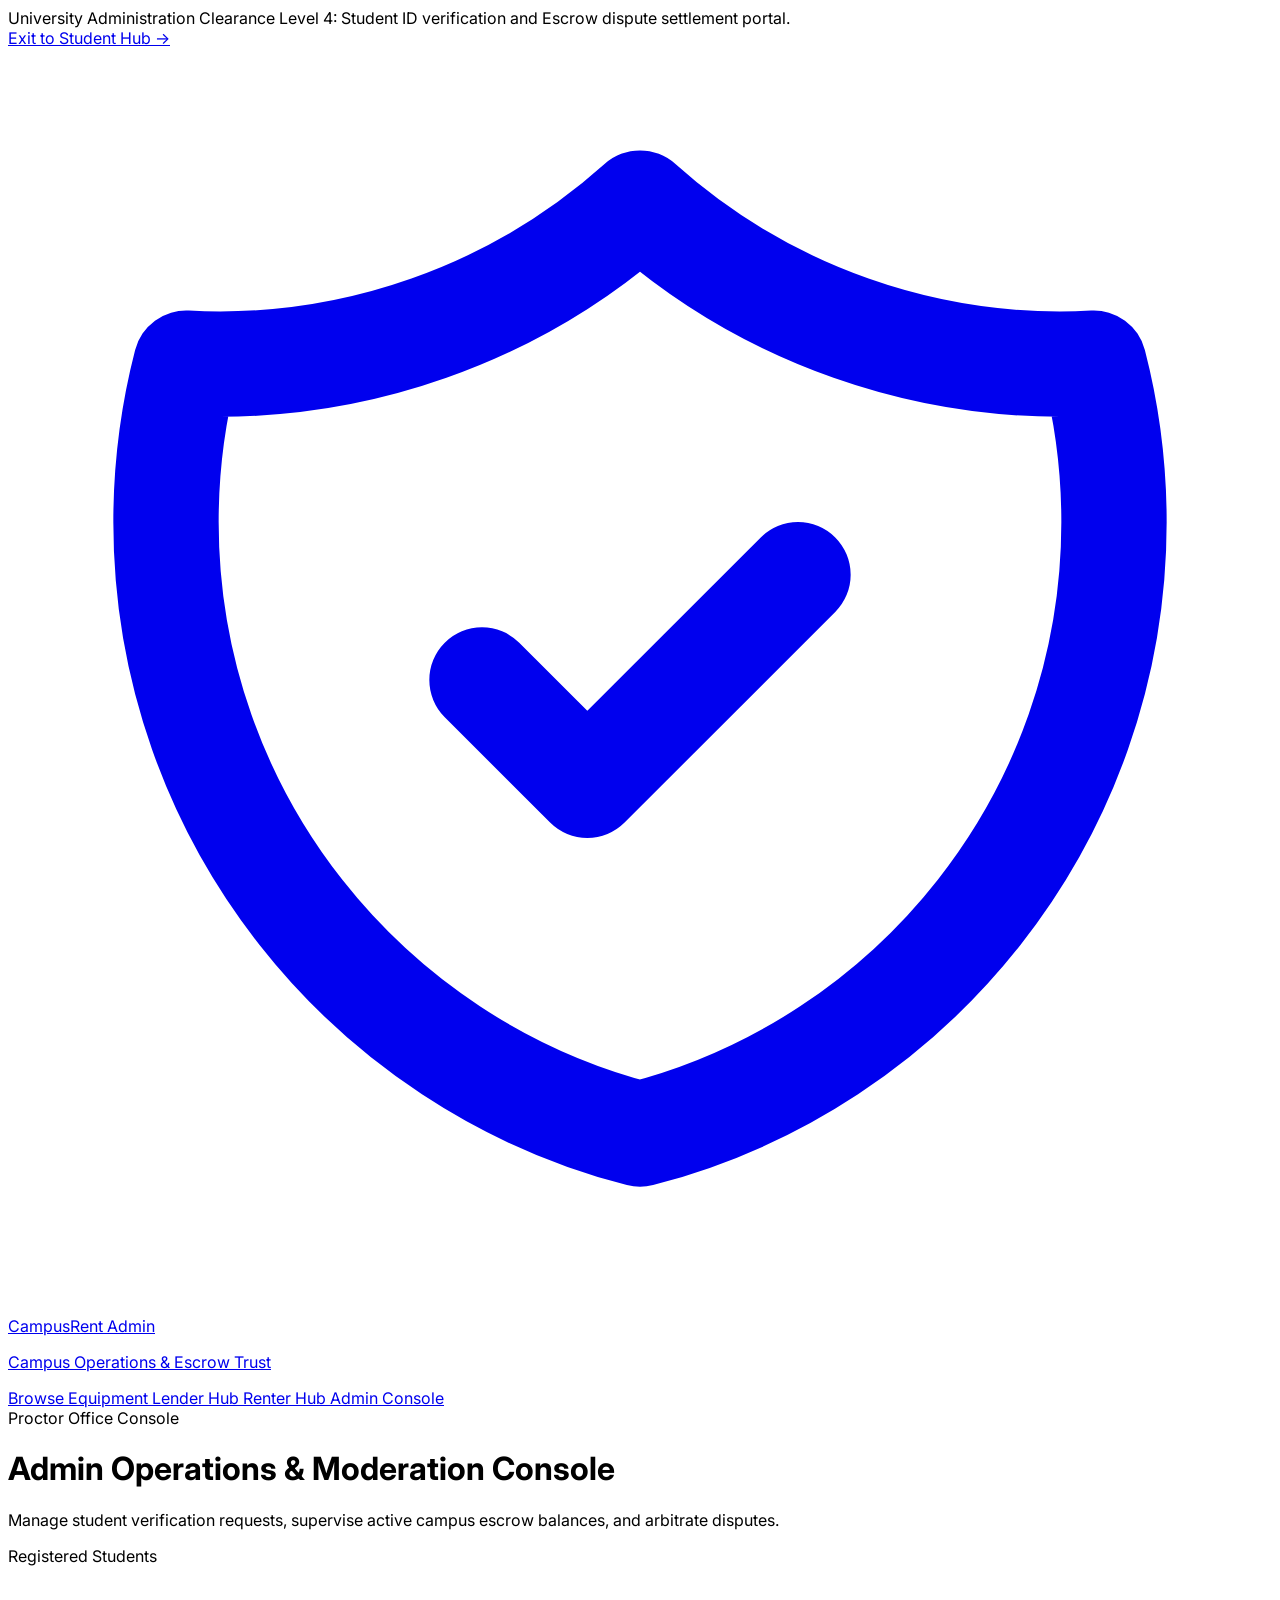
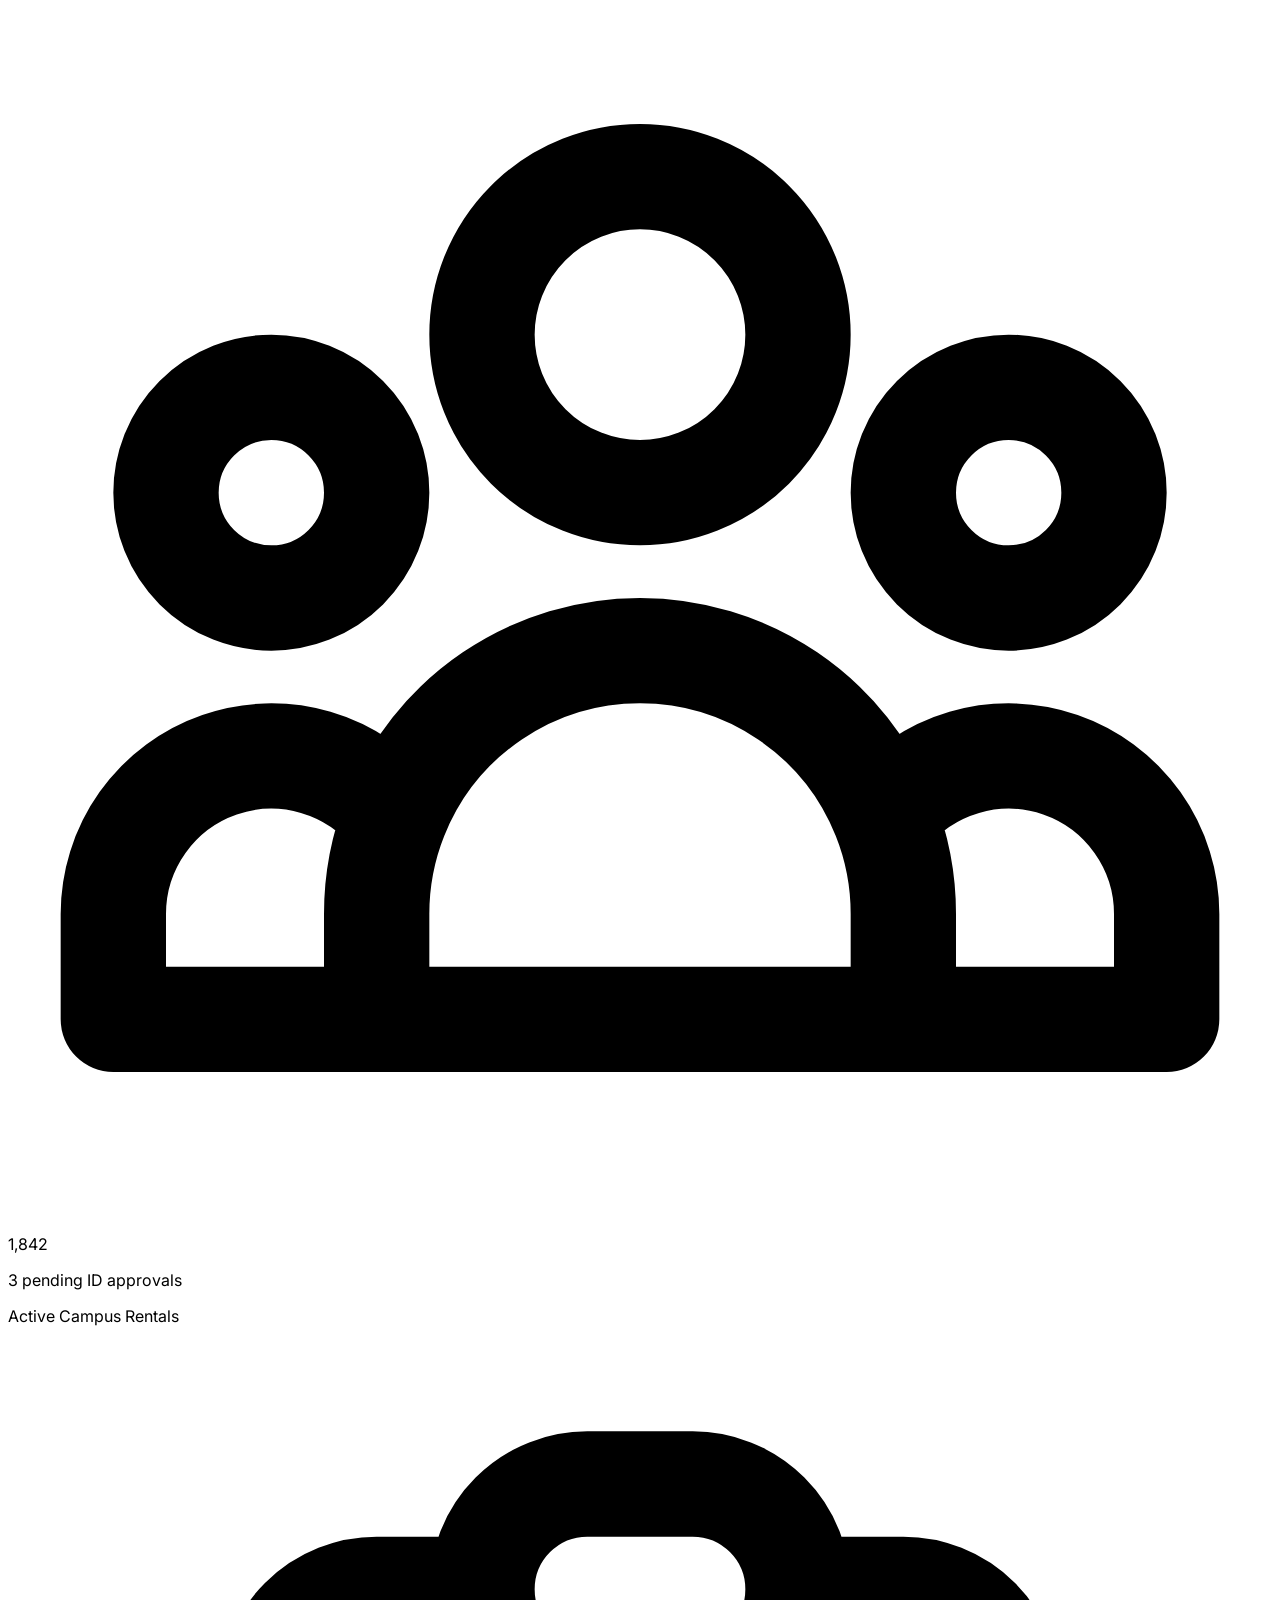
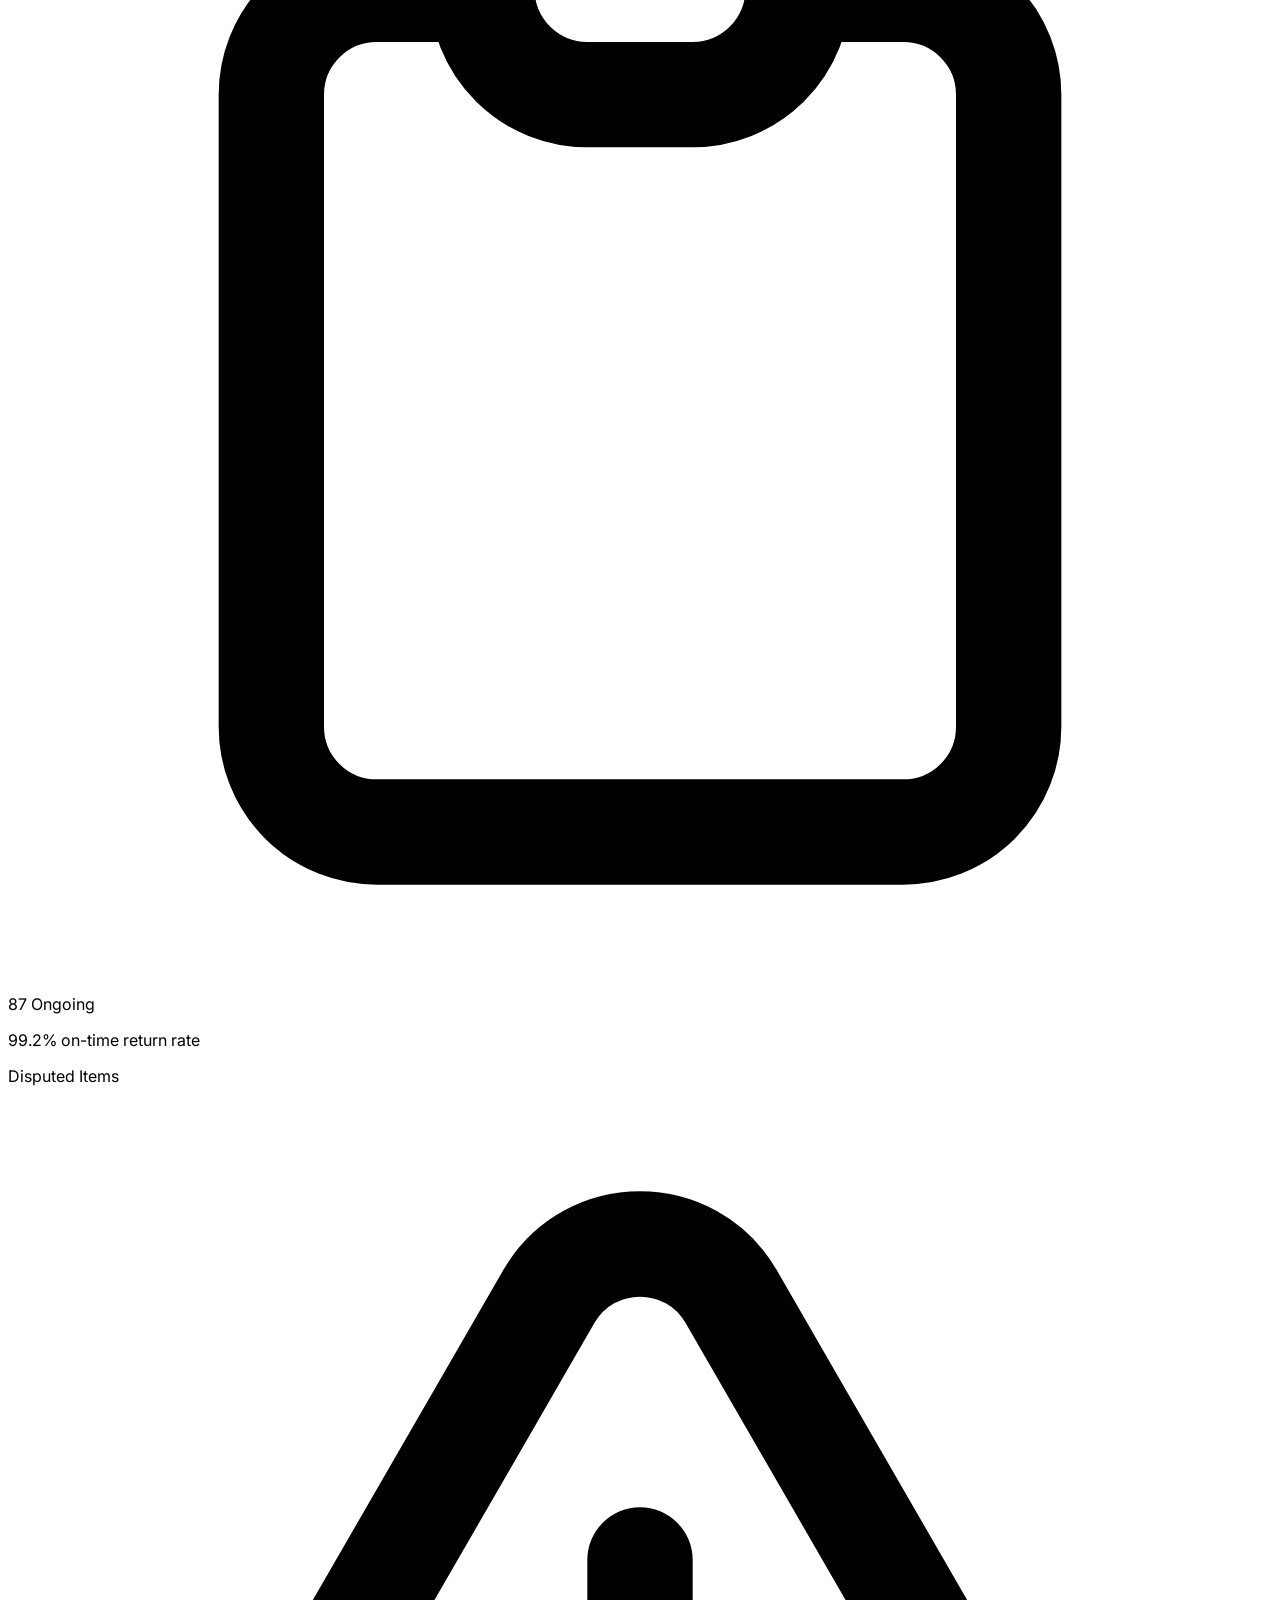
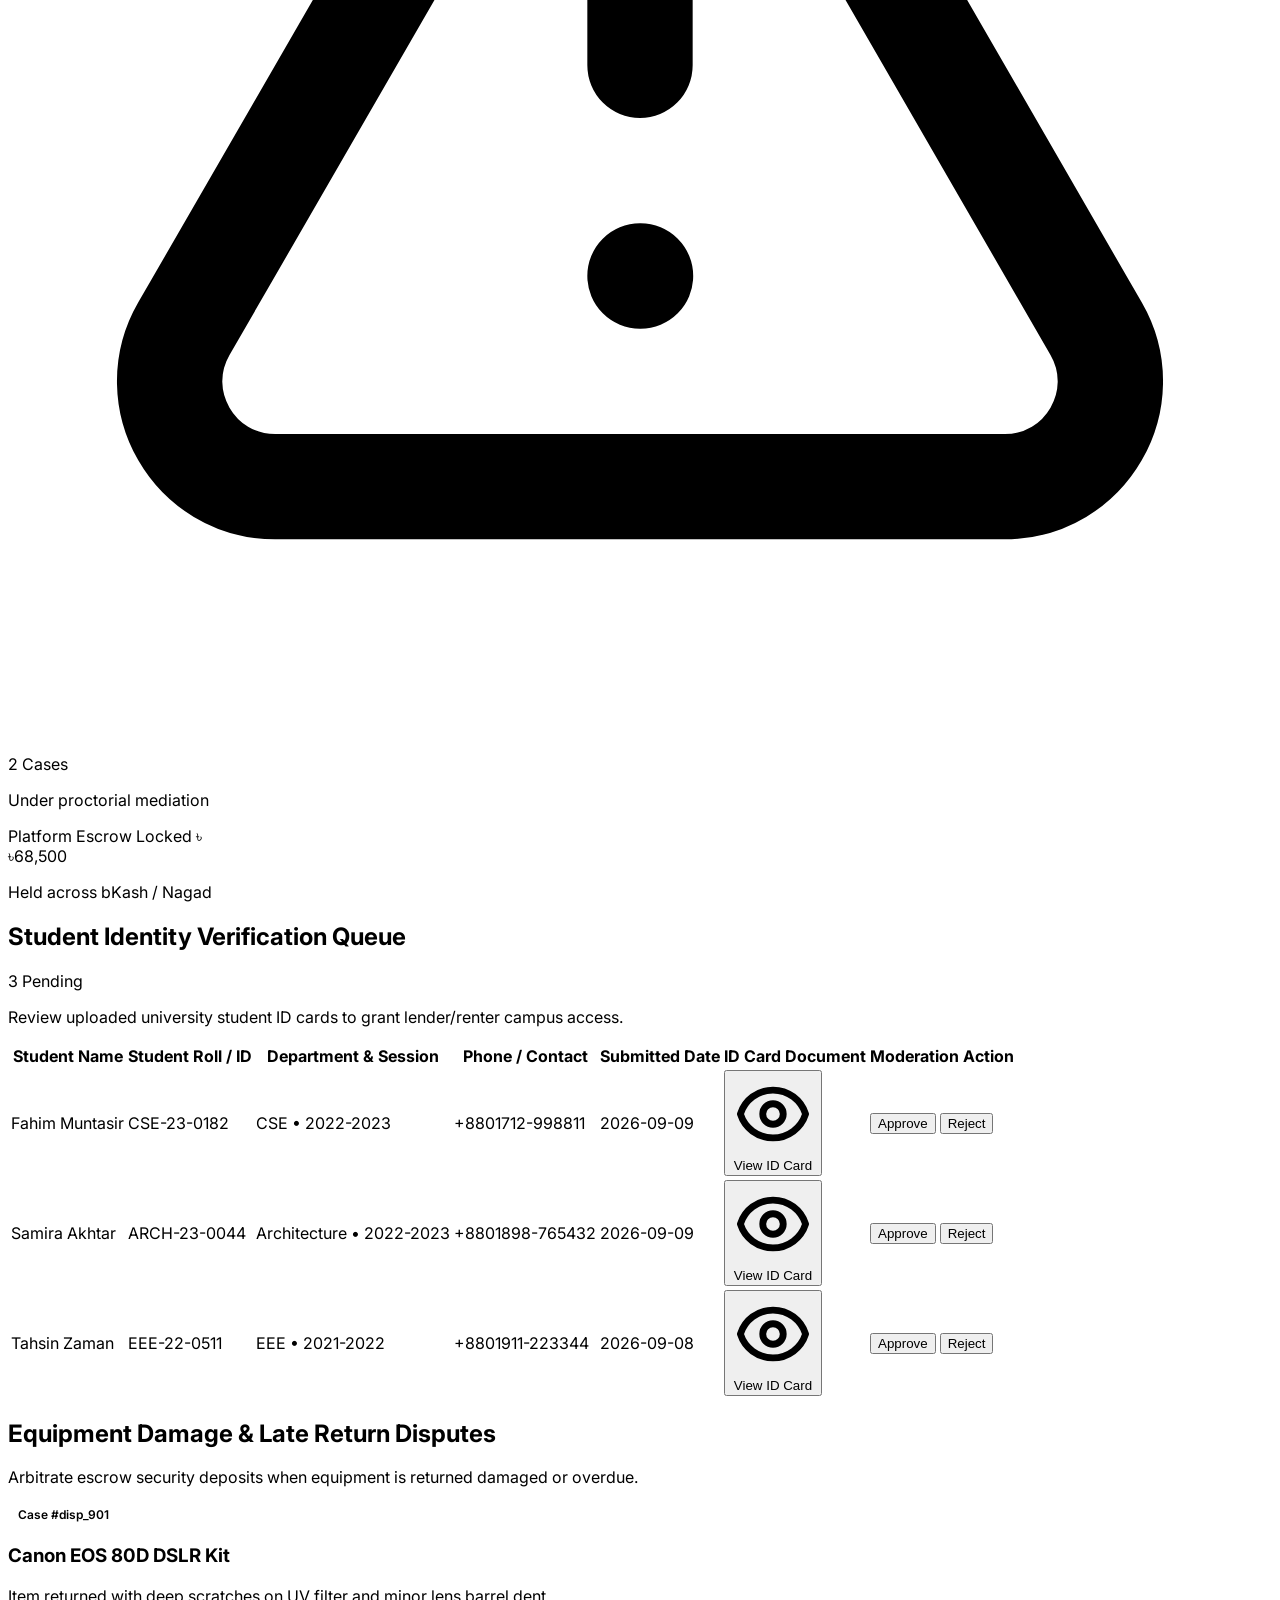
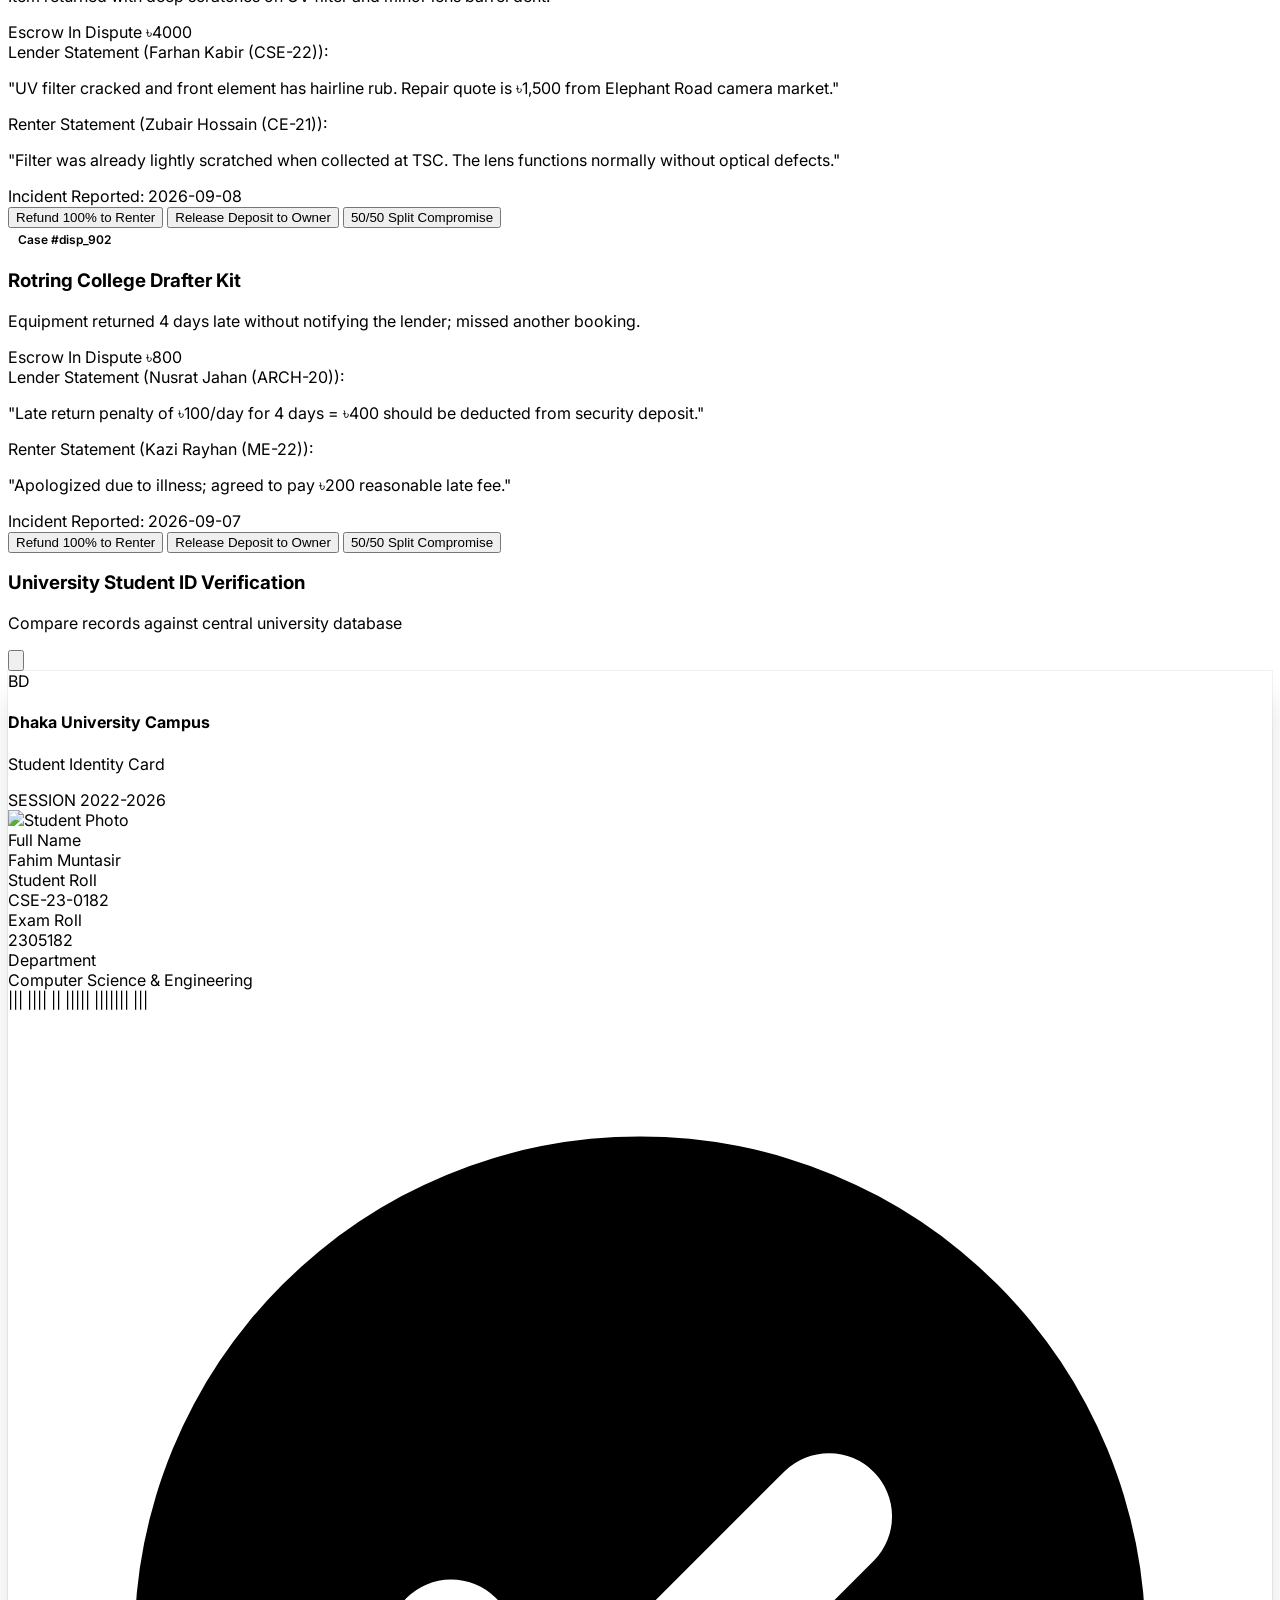
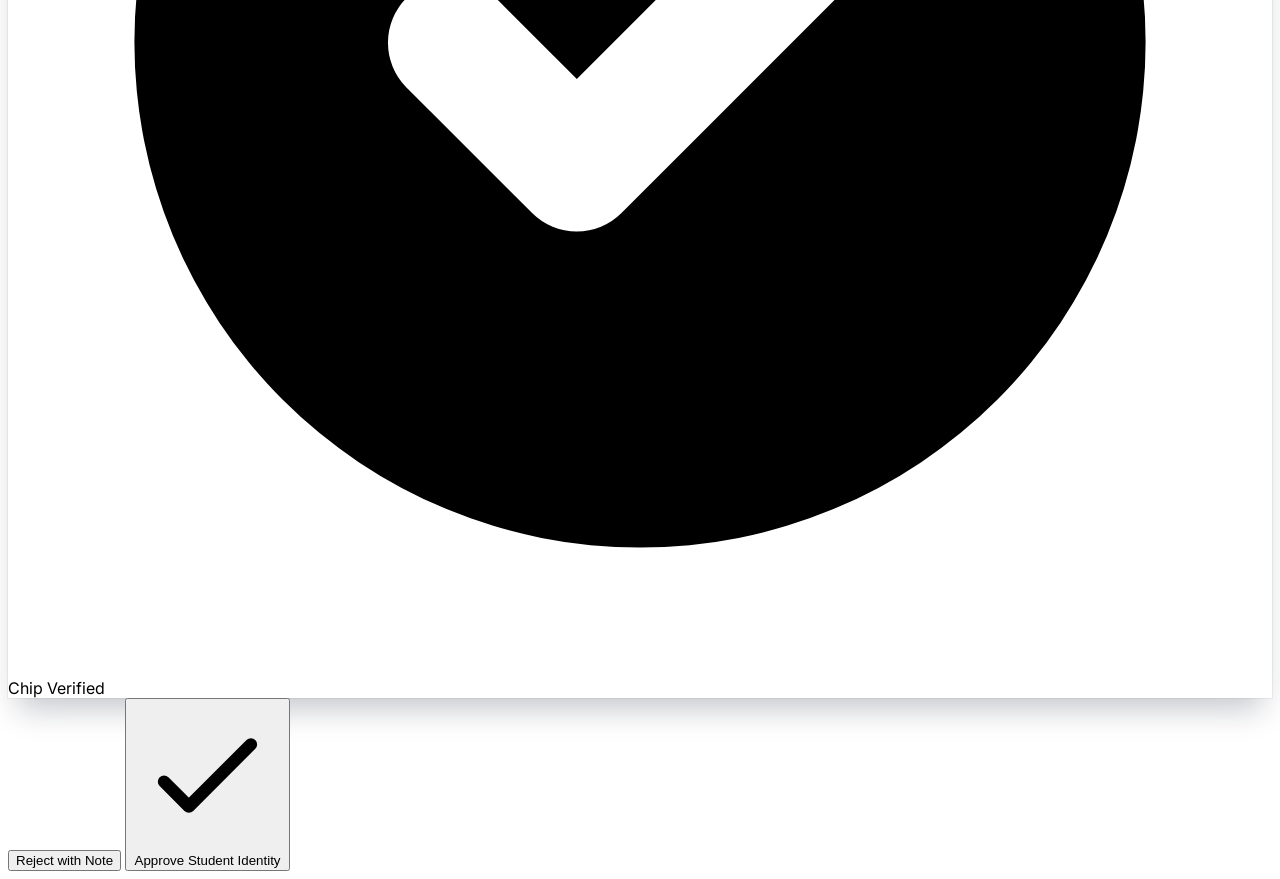
==== admin.html @ 8a9443ca "Upload project files" ====
<!DOCTYPE html>
<html lang="en" class="h-full bg-slate-50">
<head>
  <meta charset="UTF-8">
  <meta name="viewport" content="width=device-width, initial-scale=1.0">
  <title>Admin Operations Console - CampusRent Hub</title>
  
  <!-- Tailwind CSS CDN -->
  <script src="https://cdn.tailwindcss.com"></script>
  <script>
    tailwind.config = {
      darkMode: 'class',
      theme: {
        extend: {
          colors: {
            navy: {
              800: '#1e293b',
              900: '#0f172a',
              950: '#0a0f1d',
            },
            primary: {
              50: '#eff6ff',
              100: '#dbeafe',
              500: '#3b82f6',
              600: '#2563eb',
              700: '#1d4ed8',
              800: '#1e40af',
              900: '#1e3a8a',
            },
            bkash: '#e2136e',
            nagad: '#f7941d'
          },
          fontFamily: {
            sans: ['Inter', 'system-ui', '-apple-system', 'sans-serif'],
          }
        }
      }
    }
  </script>
  <link rel="preconnect" href="https://fonts.googleapis.com">
  <link rel="preconnect" href="https://fonts.gstatic.com" crossorigin>
  <link href="https://fonts.googleapis.com/css2?family=Inter:wght@300;400;500;600;700;800&display=swap" rel="stylesheet">
  <link rel="stylesheet" href="assets/css/style.css">
</head>
<body class="flex flex-col min-h-screen text-slate-800 antialiased selection:bg-blue-600 selection:text-white">

  <!-- Top Admin Notice Bar -->
  <div class="bg-navy-950 text-slate-300 text-xs py-2 px-4 border-b border-slate-800">
    <div class="max-w-7xl mx-auto flex flex-wrap justify-between items-center gap-2">
      <div class="flex items-center gap-2">
        <span class="inline-block w-2 h-2 rounded-full bg-amber-400"></span>
        <span class="font-medium text-slate-200">University Administration Clearance Level 4:</span> 
        <span>Student ID verification and Escrow dispute settlement portal.</span>
      </div>
      <div class="flex items-center gap-4 text-slate-400">
        <a href="index.html" class="hover:text-white transition-colors flex items-center gap-1">
          Exit to Student Hub &rarr;
        </a>
      </div>
    </div>
  </div>

  <!-- Global Header Navigation -->
  <header class="sticky top-0 z-40 bg-white/95 backdrop-blur-md border-b border-slate-200 shadow-sm">
    <div class="max-w-7xl mx-auto px-4 sm:px-6 lg:px-8">
      <div class="flex justify-between items-center h-16">
        
        <!-- Brand Logo -->
        <a href="index.html" class="flex items-center gap-3 group">
          <div class="w-10 h-10 rounded-xl bg-gradient-to-tr from-navy-900 to-amber-600 flex items-center justify-center text-white shadow-md shadow-amber-500/20 group-hover:scale-105 transition-transform">
            <svg class="w-6 h-6" fill="none" stroke="currentColor" viewBox="0 0 24 24"><path stroke-linecap="round" stroke-linejoin="round" stroke-width="2" d="M9 12l2 2 4-4m5.618-4.016A11.955 11.955 0 0112 2.944a11.955 11.955 0 01-8.618 3.04A12.02 12.02 0 003 9c0 5.591 3.824 10.29 9 11.622 5.176-1.332 9-6.03 9-11.622 0-1.042-.133-2.052-.382-3.016z"></path></svg>
          </div>
          <div>
            <div class="flex items-center gap-1.5">
              <span class="text-xl font-extrabold tracking-tight text-navy-900">CampusRent</span>
              <span class="text-xl font-bold text-amber-600">Admin</span>
            </div>
            <p class="text-[10px] text-slate-500 uppercase tracking-widest font-semibold">Campus Operations & Escrow Trust</p>
          </div>
        </a>

        <!-- Desktop Navigation Links -->
        <nav class="hidden md:flex items-center space-x-1 lg:space-x-2">
          <a href="index.html" class="px-3.5 py-2 text-sm font-medium text-slate-700 hover:text-primary-600 hover:bg-slate-100 rounded-lg transition-colors">
            Browse Equipment
          </a>
          <a href="owner-dashboard.html" class="px-3.5 py-2 text-sm font-medium text-slate-700 hover:text-primary-600 hover:bg-slate-100 rounded-lg transition-colors">
            Lender Hub
          </a>
          <a href="renter-dashboard.html" class="px-3.5 py-2 text-sm font-medium text-slate-700 hover:text-primary-600 hover:bg-slate-100 rounded-lg transition-colors">
            Renter Hub
          </a>
          <a href="admin.html" class="px-3.5 py-2 text-sm font-bold text-amber-700 rounded-lg bg-amber-50">
            Admin Console
          </a>
        </nav>

        <!-- Right Side Badge -->
        <div class="flex items-center gap-3">
          <span class="px-3 py-1 rounded-full bg-amber-100 text-amber-900 text-xs font-bold flex items-center gap-1.5">
            <span class="w-2 h-2 rounded-full bg-amber-500"></span>
            Proctor Office Console
          </span>
        </div>

      </div>
    </div>
  </header>

  <!-- Main Container -->
  <main class="flex-1 max-w-7xl mx-auto px-4 sm:px-6 lg:px-8 py-8 w-full">
    
    <!-- Title & Subtitle -->
    <div class="mb-8">
      <h1 class="text-2xl font-extrabold text-navy-900 tracking-tight">Admin Operations & Moderation Console</h1>
      <p class="text-sm text-slate-500 mt-0.5">Manage student verification requests, supervise active campus escrow balances, and arbitrate disputes.</p>
    </div>

    <!-- KPI Metric Counters -->
    <div class="grid grid-cols-1 sm:grid-cols-2 lg:grid-cols-4 gap-5 mb-8">
      
      <!-- Total Registered Students -->
      <div class="bg-white rounded-2xl border border-slate-200 p-5 shadow-sm">
        <div class="flex items-center justify-between">
          <span class="text-xs font-bold text-slate-500 uppercase tracking-wider">Registered Students</span>
          <span class="w-9 h-9 rounded-xl bg-blue-50 text-primary-600 flex items-center justify-center font-bold">
            <svg class="w-5 h-5" fill="none" stroke="currentColor" viewBox="0 0 24 24"><path stroke-linecap="round" stroke-linejoin="round" stroke-width="2" d="M17 20h5v-2a3 3 0 00-5.356-1.857M17 20H7m10 0v-2c0-.656-.126-1.283-.356-1.857M7 20H2v-2a3 3 0 015.356-1.857M7 20v-2c0-.656.126-1.283.356-1.857m0 0a5.002 5.002 0 019.288 0M15 7a3 3 0 11-6 0 3 3 0 016 0zm6 3a2 2 0 11-4 0 2 2 0 014 0zM7 10a2 2 0 11-4 0 2 2 0 014 0z"></path></svg>
          </span>
        </div>
        <div class="mt-3">
          <div class="text-2xl font-extrabold text-navy-900">1,842</div>
          <p class="text-xs text-slate-500 mt-0.5">3 pending ID approvals</p>
        </div>
      </div>

      <!-- Active Rentals -->
      <div class="bg-white rounded-2xl border border-slate-200 p-5 shadow-sm">
        <div class="flex items-center justify-between">
          <span class="text-xs font-bold text-slate-500 uppercase tracking-wider">Active Campus Rentals</span>
          <span class="w-9 h-9 rounded-xl bg-emerald-50 text-emerald-600 flex items-center justify-center font-bold">
            <svg class="w-5 h-5" fill="none" stroke="currentColor" viewBox="0 0 24 24"><path stroke-linecap="round" stroke-linejoin="round" stroke-width="2" d="M9 5H7a2 2 0 00-2 2v12a2 2 0 002 2h10a2 2 0 002-2V7a2 2 0 00-2-2h-2M9 5a2 2 0 002 2h2a2 2 0 002-2M9 5a2 2 0 012-2h2a2 2 0 012 2"></path></svg>
          </span>
        </div>
        <div class="mt-3">
          <div class="text-2xl font-extrabold text-navy-900">87 Ongoing</div>
          <p class="text-xs text-emerald-600 font-semibold mt-0.5">99.2% on-time return rate</p>
        </div>
      </div>

      <!-- Disputed Items -->
      <div class="bg-white rounded-2xl border border-slate-200 p-5 shadow-sm">
        <div class="flex items-center justify-between">
          <span class="text-xs font-bold text-slate-500 uppercase tracking-wider">Disputed Items</span>
          <span class="w-9 h-9 rounded-xl bg-red-50 text-red-600 flex items-center justify-center font-bold">
            <svg class="w-5 h-5" fill="none" stroke="currentColor" viewBox="0 0 24 24"><path stroke-linecap="round" stroke-linejoin="round" stroke-width="2" d="M12 9v2m0 4h.01m-6.938 4h13.856c1.54 0 2.502-1.667 1.732-3L13.732 4c-.77-1.333-2.694-1.333-3.464 0L3.34 16c-.77 1.333.192 3 1.732 3z"></path></svg>
          </span>
        </div>
        <div class="mt-3">
          <div class="text-2xl font-extrabold text-navy-900">2 Cases</div>
          <p class="text-xs text-red-600 font-semibold mt-0.5">Under proctorial mediation</p>
        </div>
      </div>

      <!-- Platform Escrow Locked -->
      <div class="bg-white rounded-2xl border border-slate-200 p-5 shadow-sm">
        <div class="flex items-center justify-between">
          <span class="text-xs font-bold text-slate-500 uppercase tracking-wider">Platform Escrow Locked</span>
          <span class="w-9 h-9 rounded-xl bg-purple-50 text-purple-600 flex items-center justify-center font-bold">
            ৳
          </span>
        </div>
        <div class="mt-3">
          <div class="text-2xl font-extrabold text-navy-900">৳68,500</div>
          <p class="text-xs text-slate-500 mt-0.5">Held across bKash / Nagad</p>
        </div>
      </div>

    </div>

    <!-- Section 1: Student Verification Queue -->
    <div class="bg-white rounded-2xl border border-slate-200 shadow-sm overflow-hidden mb-10">
      
      <div class="p-6 border-b border-slate-200 flex flex-col sm:flex-row justify-between items-start sm:items-center gap-4">
        <div>
          <div class="flex items-center gap-2">
            <h2 class="text-lg font-bold text-navy-900">Student Identity Verification Queue</h2>
            <span id="queue-badge-count" class="px-2 py-0.5 bg-blue-100 text-primary-800 text-[10px] font-bold rounded-full">3 Pending</span>
          </div>
          <p class="text-xs text-slate-500 mt-0.5">Review uploaded university student ID cards to grant lender/renter campus access.</p>
        </div>
      </div>

      <div class="overflow-x-auto">
        <table class="w-full text-left text-xs text-slate-600">
          <thead class="bg-slate-50 text-slate-500 uppercase tracking-wider font-bold border-b border-slate-200">
            <tr>
              <th class="py-3 px-4">Student Name</th>
              <th class="py-3 px-4">Student Roll / ID</th>
              <th class="py-3 px-4">Department & Session</th>
              <th class="py-3 px-4">Phone / Contact</th>
              <th class="py-3 px-4">Submitted Date</th>
              <th class="py-3 px-4">ID Card Document</th>
              <th class="py-3 px-4 text-right">Moderation Action</th>
            </tr>
          </thead>
          <tbody id="student-verification-tbody" class="divide-y divide-slate-100">
            <!-- Injected via JS -->
          </tbody>
        </table>
      </div>

    </div>

    <!-- Section 2: Listing Moderation & Dispute Resolution Table -->
    <div class="bg-white rounded-2xl border border-slate-200 shadow-sm overflow-hidden mb-10">
      
      <div class="p-6 border-b border-slate-200">
        <h2 class="text-lg font-bold text-navy-900">Equipment Damage & Late Return Disputes</h2>
        <p class="text-xs text-slate-500 mt-0.5">Arbitrate escrow security deposits when equipment is returned damaged or overdue.</p>
      </div>

      <div class="p-6 space-y-6" id="disputes-container">
        <!-- Injected via JavaScript -->
      </div>

    </div>

  </main>

  <!-- Student ID Card Preview Modal -->
  <div id="id-card-preview-modal" class="modal-container hidden fixed inset-0 z-50 flex items-center justify-center p-4">
    <div class="modal-backdrop fixed inset-0 bg-navy-950/80 backdrop-blur-sm"></div>
    
    <div class="relative bg-white rounded-2xl shadow-2xl max-w-lg w-full overflow-hidden z-10 border border-slate-200">
      
      <!-- Modal Header -->
      <div class="bg-navy-900 p-4 text-white flex justify-between items-center">
        <div>
          <h3 class="font-bold text-sm">University Student ID Verification</h3>
          <p class="text-[11px] text-slate-300">Compare records against central university database</p>
        </div>
        <button data-modal-close class="text-slate-400 hover:text-white transition-colors">
          <svg class="w-5 h-5" fill="none" stroke="currentColor" viewBox="0 0 24 24"><path stroke-linecap="round" stroke-linejoin="round" stroke-width="2" d="M6 18L18 6M6 6l12 12"></path></svg>
        </button>
      </div>

      <!-- High Fidelity Bangladeshi University ID Card Mockup -->
      <div class="p-6 bg-slate-100">
        
        <div class="bg-gradient-to-b from-white via-white to-blue-50/50 rounded-2xl p-5 border-2 border-navy-900/20 id-card-shadow relative overflow-hidden">
          
          <!-- Top Header Strip -->
          <div class="flex items-center justify-between border-b-2 border-primary-600 pb-3 mb-4">
            <div class="flex items-center gap-2">
              <div class="w-8 h-8 rounded-full bg-navy-900 text-white flex items-center justify-center font-extrabold text-xs">
                BD
              </div>
              <div>
                <h4 class="font-extrabold text-xs tracking-tight text-navy-900 uppercase">Dhaka University Campus</h4>
                <p class="text-[9px] text-slate-500 font-semibold tracking-wider uppercase">Student Identity Card</p>
              </div>
            </div>
            <span class="text-[10px] font-mono font-bold bg-blue-100 text-primary-800 px-2 py-0.5 rounded">SESSION 2022-2026</span>
          </div>

          <!-- Student Photo & Details Grid -->
          <div class="flex gap-4 items-start">
            <div class="w-24 h-28 bg-slate-200 rounded-xl overflow-hidden border border-slate-300 shrink-0">
              <img id="modal-id-photo" src="https://images.unsplash.com/photo-1534528741775-53994a69daeb?w=200&auto=format&fit=crop&q=80" alt="Student Photo" class="w-full h-full object-cover">
            </div>

            <div class="flex-1 space-y-1 text-xs">
              <div>
                <span class="text-[10px] text-slate-400 uppercase font-bold">Full Name</span>
                <div id="modal-id-name" class="font-extrabold text-navy-900 text-sm">Fahim Muntasir</div>
              </div>
              <div class="grid grid-cols-2 gap-2">
                <div>
                  <span class="text-[10px] text-slate-400 uppercase font-bold">Student Roll</span>
                  <div id="modal-id-roll" class="font-bold text-slate-800 font-mono">CSE-23-0182</div>
                </div>
                <div>
                  <span class="text-[10px] text-slate-400 uppercase font-bold">Exam Roll</span>
                  <div id="modal-id-exam-roll" class="font-bold text-slate-800 font-mono">2305182</div>
                </div>
              </div>
              <div>
                <span class="text-[10px] text-slate-400 uppercase font-bold">Department</span>
                <div id="modal-id-dept" class="font-semibold text-slate-700">Computer Science & Engineering</div>
              </div>
            </div>
          </div>

          <!-- Bottom Security Barcode & Hologram -->
          <div class="mt-4 pt-3 border-t border-slate-200 flex justify-between items-center">
            <div class="font-mono text-[10px] tracking-widest text-slate-400">||| |||| || ||||| ||||||| |||</div>
            <div class="text-[10px] font-bold text-emerald-600 flex items-center gap-1">
              <svg class="w-3 h-3 text-emerald-500" fill="currentColor" viewBox="0 0 20 20"><path fill-rule="evenodd" d="M10 18a8 8 0 100-16 8 8 0 000 16zm3.707-9.293a1 1 0 00-1.414-1.414L9 10.586 7.707 9.293a1 1 0 00-1.414 1.414l2 2a1 1 0 001.414 0l4-4z" clip-rule="evenodd"></path></svg>
              <span>Chip Verified</span>
            </div>
          </div>

        </div>

      </div>

      <!-- Modal Action Buttons -->
      <div class="p-4 bg-white border-t border-slate-200 flex justify-end gap-2">
        <button id="btn-modal-reject" class="py-2 px-4 rounded-xl bg-slate-100 hover:bg-red-50 text-red-600 font-bold text-xs transition-colors">
          Reject with Note
        </button>
        <button id="btn-modal-approve" class="py-2 px-5 rounded-xl bg-emerald-600 hover:bg-emerald-700 text-white font-bold text-xs shadow-md transition-all flex items-center gap-1.5">
          <svg class="w-4 h-4" fill="none" stroke="currentColor" viewBox="0 0 24 24"><path stroke-linecap="round" stroke-linejoin="round" stroke-width="2" d="M5 13l4 4L19 7"></path></svg>
          <span>Approve Student Identity</span>
        </button>
      </div>

    </div>
  </div>

  <!-- Scripts -->
  <script src="assets/js/mock-data.js"></script>
  <script src="assets/js/app.js"></script>
  <script src="assets/js/forms-handler.js"></script>

  <script>
    let activeVerifStudent = null;

    document.addEventListener('DOMContentLoaded', () => {
      renderVerificationQueue();
      renderDisputes();
    });

    function renderVerificationQueue() {
      const data = CampusRentData.get();
      const tbody = document.getElementById('student-verification-tbody');
      const badgeCount = document.getElementById('queue-badge-count');
      if (!tbody) return;

      tbody.innerHTML = '';

      const pending = data.verificationQueue;
      if (badgeCount) badgeCount.textContent = `${pending.length} Pending`;

      if (pending.length === 0) {
        tbody.innerHTML = `<tr><td colspan="7" class="text-center py-8 text-slate-400">No pending student verification requests.</td></tr>`;
        return;
      }

      pending.forEach(st => {
        const tr = document.createElement('tr');
        tr.id = `row-${st.id}`;
        tr.className = 'hover:bg-slate-50 transition-colors';
        tr.innerHTML = `
          <td class="py-3 px-4 font-bold text-navy-900 text-xs">${st.name}</td>
          <td class="py-3 px-4 font-mono font-semibold text-primary-700 text-xs">${st.studentId}</td>
          <td class="py-3 px-4 text-slate-700 text-xs">${st.department} &bull; <span class="text-[10px] text-slate-400">${st.session}</span></td>
          <td class="py-3 px-4 font-medium text-slate-600 text-xs">${st.phone}</td>
          <td class="py-3 px-4 text-slate-500 text-xs">${st.submittedDate}</td>
          <td class="py-3 px-4">
            <button onclick="openIdModal('${st.id}')" class="inline-flex items-center gap-1.5 px-2.5 py-1 rounded-lg bg-blue-50 hover:bg-blue-100 text-primary-700 font-bold text-[11px] transition-colors">
              <svg class="w-3.5 h-3.5" fill="none" stroke="currentColor" viewBox="0 0 24 24"><path stroke-linecap="round" stroke-linejoin="round" stroke-width="2" d="M15 12a3 3 0 11-6 0 3 3 0 016 0z"></path><path stroke-linecap="round" stroke-linejoin="round" stroke-width="2" d="M2.458 12C3.732 7.943 7.523 5 12 5c4.478 0 8.268 2.943 9.542 7-1.274 4.057-5.064 7-9.542 7-4.477 0-8.268-2.943-9.542-7z"></path></svg>
              <span>View ID Card</span>
            </button>
          </td>
          <td class="py-3 px-4 text-right">
            <div class="flex items-center justify-end gap-1.5">
              <button onclick="approveStudent('${st.id}')" class="px-2.5 py-1 bg-emerald-600 hover:bg-emerald-700 text-white font-bold rounded-lg text-xs shadow-sm transition-colors">
                Approve
              </button>
              <button onclick="rejectStudent('${st.id}')" class="px-2 py-1 bg-slate-200 hover:bg-red-100 text-slate-700 hover:text-red-700 font-semibold rounded-lg text-xs transition-colors">
                Reject
              </button>
            </div>
          </td>
        `;
        tbody.appendChild(tr);
      });
    }

    function openIdModal(studentId) {
      const data = CampusRentData.get();
      activeVerifStudent = data.verificationQueue.find(s => s.id === studentId);
      if (!activeVerifStudent) return;

      document.getElementById('modal-id-name').textContent = activeVerifStudent.name;
      document.getElementById('modal-id-roll').textContent = activeVerifStudent.studentId;
      document.getElementById('modal-id-exam-roll').textContent = activeVerifStudent.rollNo;
      document.getElementById('modal-id-dept').textContent = activeVerifStudent.department;

      const btnApprove = document.getElementById('btn-modal-approve');
      const btnReject = document.getElementById('btn-modal-reject');

      btnApprove.onclick = () => {
        approveStudent(activeVerifStudent.id);
        App.closeModal('id-card-preview-modal');
      };

      btnReject.onclick = () => {
        rejectStudent(activeVerifStudent.id);
        App.closeModal('id-card-preview-modal');
      };

      App.openModal('id-card-preview-modal');
    }

    function approveStudent(studentId) {
      const data = CampusRentData.get();
      const st = data.verificationQueue.find(s => s.id === studentId);
      if (st) {
        data.verificationQueue = data.verificationQueue.filter(s => s.id !== studentId);
        CampusRentData.save(data);
        renderVerificationQueue();
        App.showToast(`Student ${st.name} (${st.studentId}) approved with Verified Badge!`, 'success');
      }
    }

    function rejectStudent(studentId) {
      const data = CampusRentData.get();
      data.verificationQueue = data.verificationQueue.filter(s => s.id !== studentId);
      CampusRentData.save(data);
      renderVerificationQueue();
      App.showToast('Student ID rejected. Notification sent for re-submission.', 'warning');
    }

    function renderDisputes() {
      const data = CampusRentData.get();
      const container = document.getElementById('disputes-container');
      if (!container) return;

      container.innerHTML = '';

      data.disputes.forEach(disp => {
        const card = document.createElement('div');
        card.className = 'border border-slate-200 rounded-2xl p-5 bg-slate-50 space-y-4';
        card.innerHTML = `
          <div class="flex flex-col sm:flex-row justify-between items-start sm:items-center gap-2">
            <div>
              <div class="flex items-center gap-2">
                <span class="badge-status bg-red-100 text-red-800">Case #${disp.id}</span>
                <h3 class="font-bold text-navy-900 text-sm sm:text-base">${disp.itemTitle}</h3>
              </div>
              <p class="text-xs text-slate-500 mt-0.5 font-medium">${disp.reason}</p>
            </div>
            <div class="text-right">
              <span class="text-[10px] text-slate-400 block font-bold uppercase">Escrow In Dispute</span>
              <span class="text-lg font-extrabold text-navy-900 font-mono">৳${disp.disputedAmount}</span>
            </div>
          </div>

          <div class="grid grid-cols-1 md:grid-cols-2 gap-3 text-xs">
            <div class="bg-white p-3 rounded-xl border border-slate-200 space-y-1">
              <span class="font-bold text-navy-900 flex items-center gap-1.5">
                <span class="w-2 h-2 rounded-full bg-blue-600"></span>
                Lender Statement (${disp.lender}):
              </span>
              <p class="text-slate-600 italic">"${disp.lenderClaim}"</p>
            </div>

            <div class="bg-white p-3 rounded-xl border border-slate-200 space-y-1">
              <span class="font-bold text-navy-900 flex items-center gap-1.5">
                <span class="w-2 h-2 rounded-full bg-emerald-600"></span>
                Renter Statement (${disp.renter}):
              </span>
              <p class="text-slate-600 italic">"${disp.renterClaim}"</p>
            </div>
          </div>

          <div class="pt-2 border-t border-slate-200 flex flex-wrap justify-between items-center gap-3">
            <span class="text-[11px] text-slate-500">Incident Reported: ${disp.date}</span>
            <div class="flex flex-wrap gap-2">
              <button onclick="resolveDispute('${disp.id}', 'refund_renter')" class="py-1.5 px-3 bg-emerald-600 hover:bg-emerald-700 text-white font-bold rounded-lg text-xs transition-colors">
                Refund 100% to Renter
              </button>
              <button onclick="resolveDispute('${disp.id}', 'release_owner')" class="py-1.5 px-3 bg-navy-900 hover:bg-navy-800 text-white font-bold rounded-lg text-xs transition-colors">
                Release Deposit to Owner
              </button>
              <button onclick="resolveDispute('${disp.id}', 'split_compromise')" class="py-1.5 px-3 bg-amber-600 hover:bg-amber-700 text-white font-bold rounded-lg text-xs transition-colors">
                50/50 Split Compromise
              </button>
            </div>
          </div>
        `;
        container.appendChild(card);
      });
    }

    function resolveDispute(dispId, actionType) {
      const data = CampusRentData.get();
      data.disputes = data.disputes.filter(d => d.id !== dispId);
      CampusRentData.save(data);
      renderDisputes();

      if (actionType === 'refund_renter') {
        App.showToast(`Dispute #${dispId} settled: 100% escrow refunded to Renter's bKash.`, 'success');
      } else if (actionType === 'release_owner') {
        App.showToast(`Dispute #${dispId} settled: Deposit released to Owner for damage compensation.`, 'success');
      } else {
        App.showToast(`Dispute #${dispId} settled: 50% deposit released to owner, 50% refunded to renter.`, 'info');
      }
    }
  </script>
</body>
</html>
---- assets/css/style.css ----
/* ==========================================================================
   Campus Equipment Exchange & Rental Hub ("CampusRent Hub")
   Tailored for Bangladeshi University Campuses
   ========================================================================== */

:root {
  --primary-navy: #0f172a;
  --royal-blue: #1e3a8a;
  --accent-blue: #2563eb;
  --emerald-accent: #059669;
  --amber-accent: #d97706;
  --bkash-pink: #e2136e;
  --nagad-orange: #f7941d;
}

body {
  font-family: 'Inter', -apple-system, BlinkMacSystemFont, 'Segoe UI', Roboto, Oxygen, Ubuntu, Cantarell, sans-serif;
  -webkit-font-smoothing: antialiased;
  -moz-osx-font-smoothing: grayscale;
}

/* Custom scrollbar */
::-webkit-scrollbar {
  width: 8px;
  height: 8px;
}
::-webkit-scrollbar-track {
  background: #f1f5f9;
}
::-webkit-scrollbar-thumb {
  background: #cbd5e1;
  border-radius: 4px;
}
::-webkit-scrollbar-thumb:hover {
  background: #94a3b8;
}

/* Glassmorphism & Elevation */
.glass-nav {
  background: rgba(15, 23, 42, 0.95);
  backdrop-filter: blur(12px);
  -webkit-backdrop-filter: blur(12px);
}

.glass-card {
  background: rgba(255, 255, 255, 0.9);
  backdrop-filter: blur(8px);
}

.card-hover {
  transition: all 0.25s cubic-bezier(0.16, 1, 0.3, 1);
}
.card-hover:hover {
  transform: translateY(-4px);
  box-shadow: 0 14px 28px -6px rgba(15, 23, 42, 0.12), 0 8px 12px -4px rgba(15, 23, 42, 0.08);
}

/* Secret Handover Code Box Pulse */
@keyframes tokenGlow {
  0%, 100% {
    box-shadow: 0 0 0 0 rgba(37, 99, 235, 0.4);
  }
  50% {
    box-shadow: 0 0 0 8px rgba(37, 99, 235, 0);
  }
}

.token-box {
  animation: tokenGlow 2.5s infinite;
  letter-spacing: 0.25em;
  font-family: 'Courier New', Courier, monospace;
}

/* Toast Notification animations */
.toast-enter {
  transform: translateY(100%);
  opacity: 0;
  transition: all 0.3s cubic-bezier(0.16, 1, 0.3, 1);
}
.toast-visible {
  transform: translateY(0);
  opacity: 1;
}
.toast-exit {
  transform: translateY(-20px);
  opacity: 0;
  transition: all 0.2s ease-in;
}

/* Realistic ID Card Mockup */
.id-card-shadow {
  box-shadow: 0 20px 30px -10px rgba(15, 23, 42, 0.25), 0 0 0 1px rgba(15, 23, 42, 0.05);
}

/* Badge Styles */
.badge-status {
  display: inline-flex;
  align-items: center;
  gap: 0.375rem;
  padding: 0.2rem 0.65rem;
  font-size: 0.75rem;
  font-weight: 600;
  border-radius: 9999px;
  line-height: 1.25;
}

/* Tab Active Indicator */
.tab-btn.active {
  color: #1e3a8a;
  border-bottom: 2px solid #2563eb;
  font-weight: 600;
}
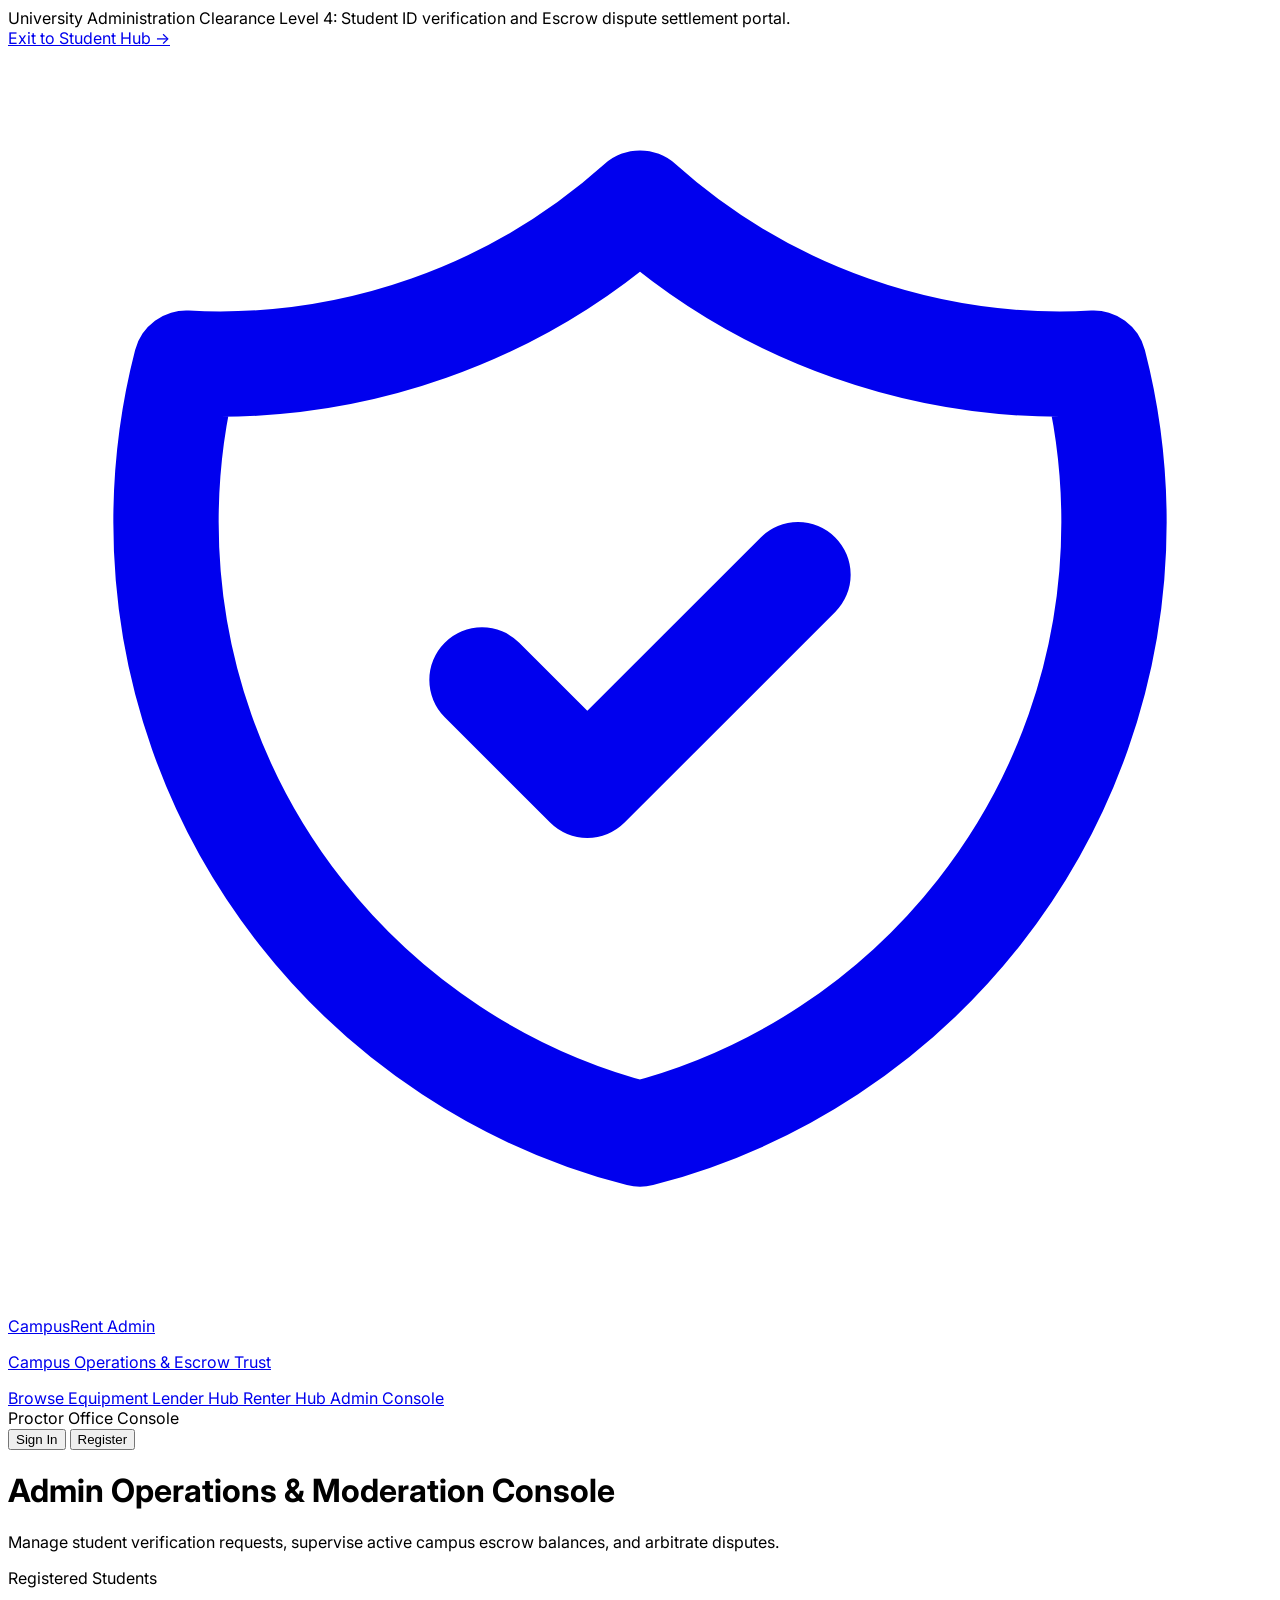
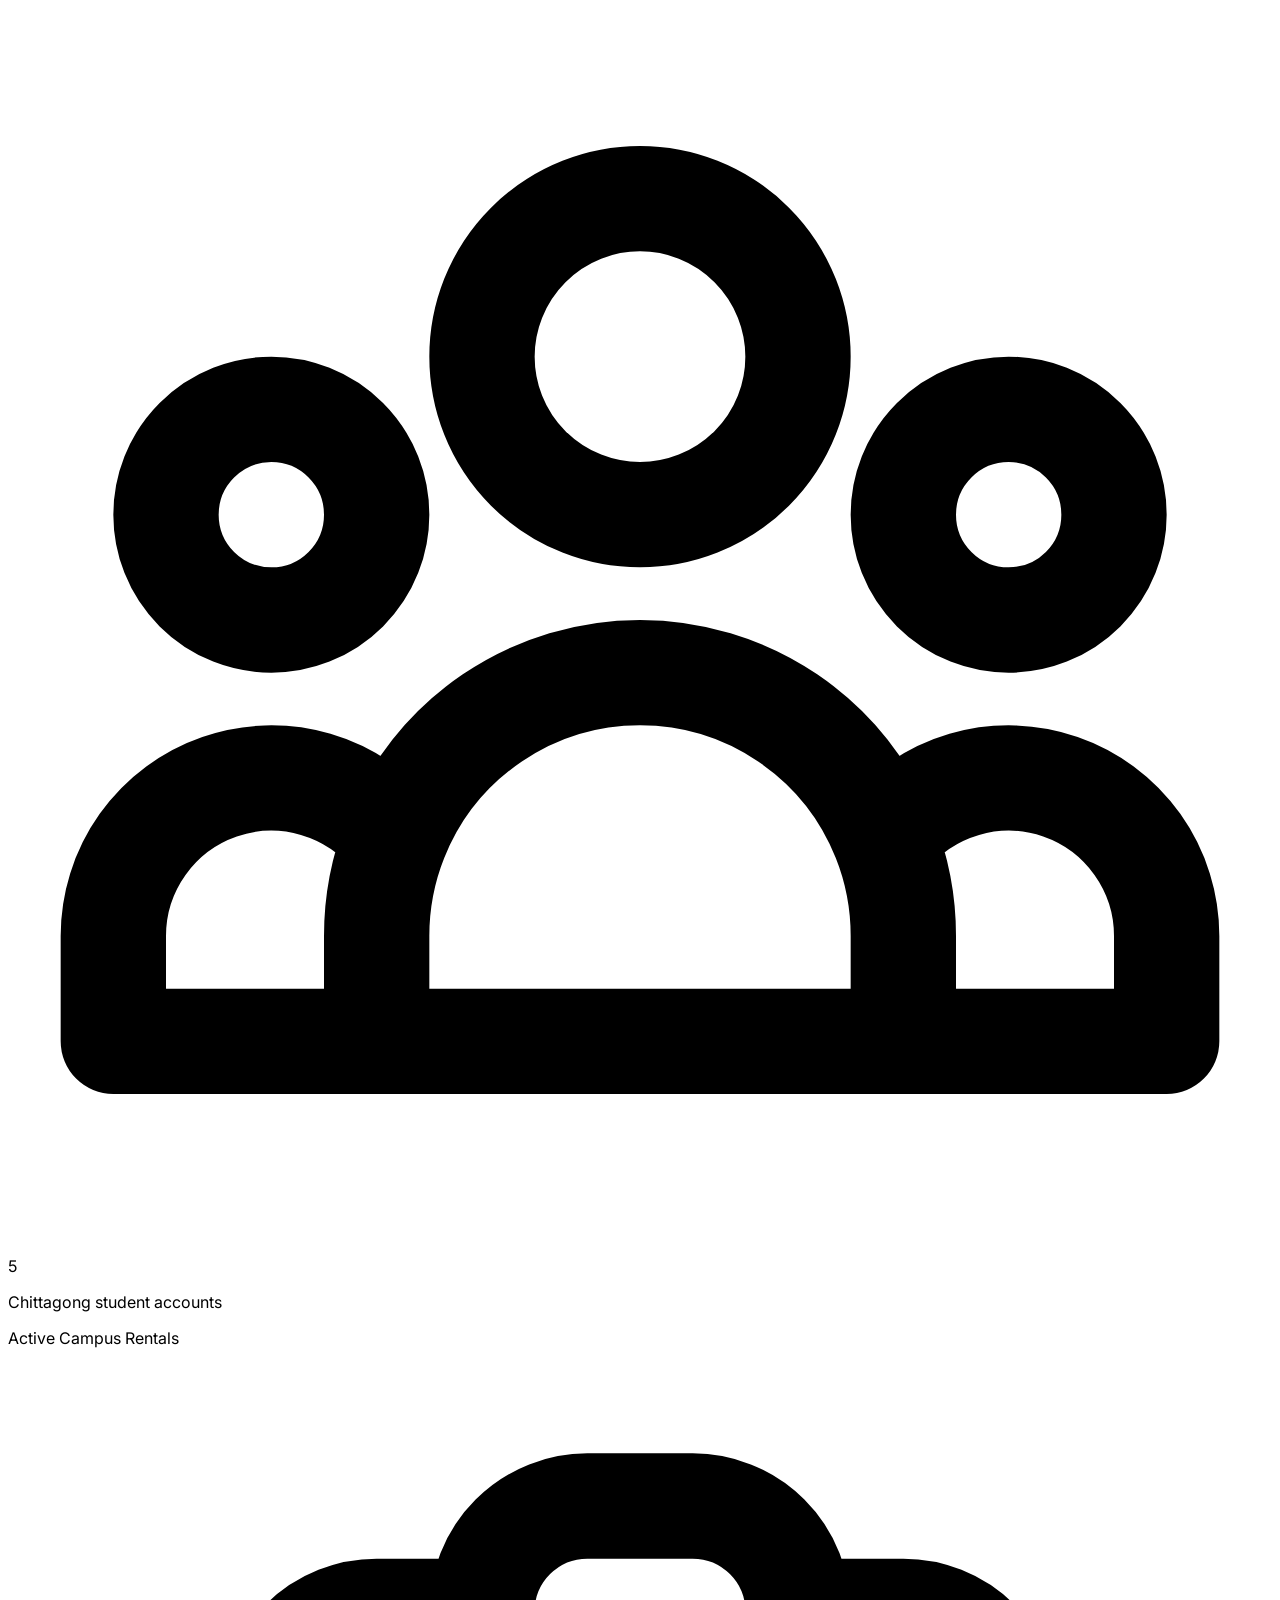
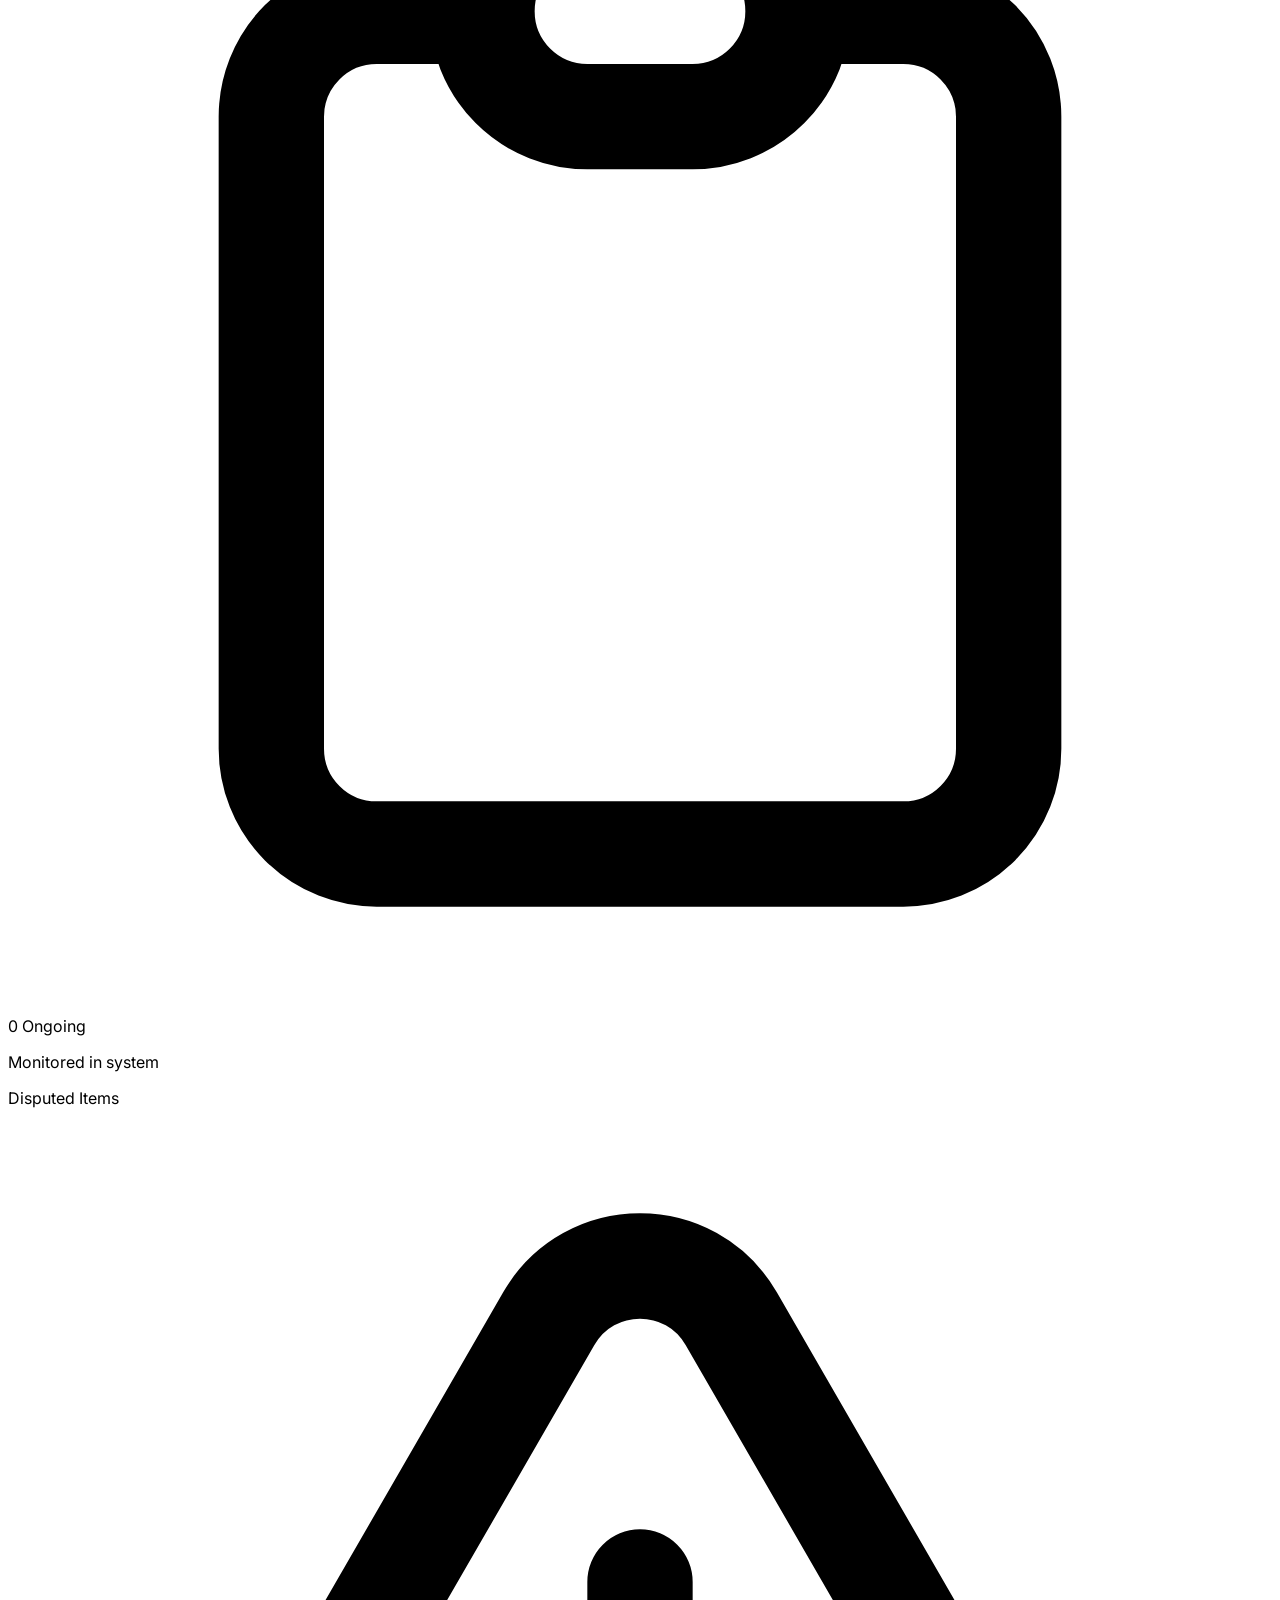
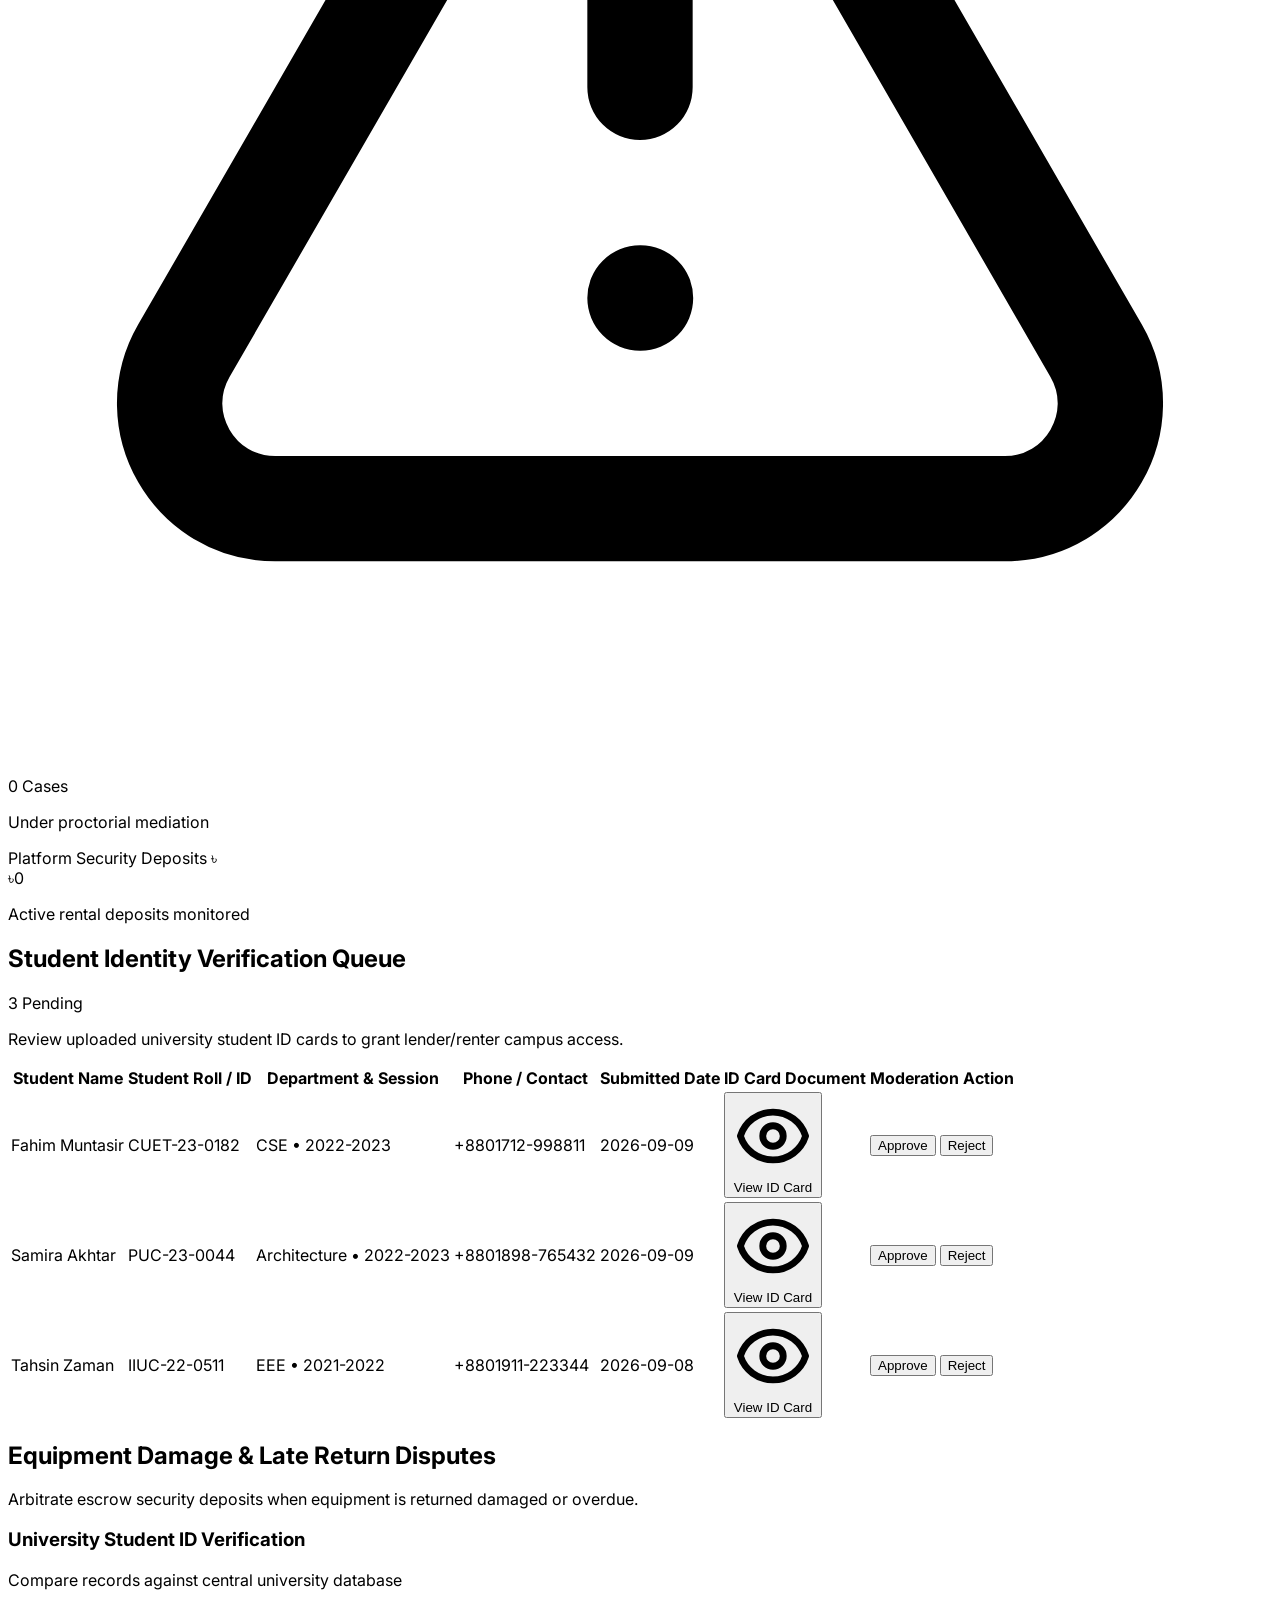
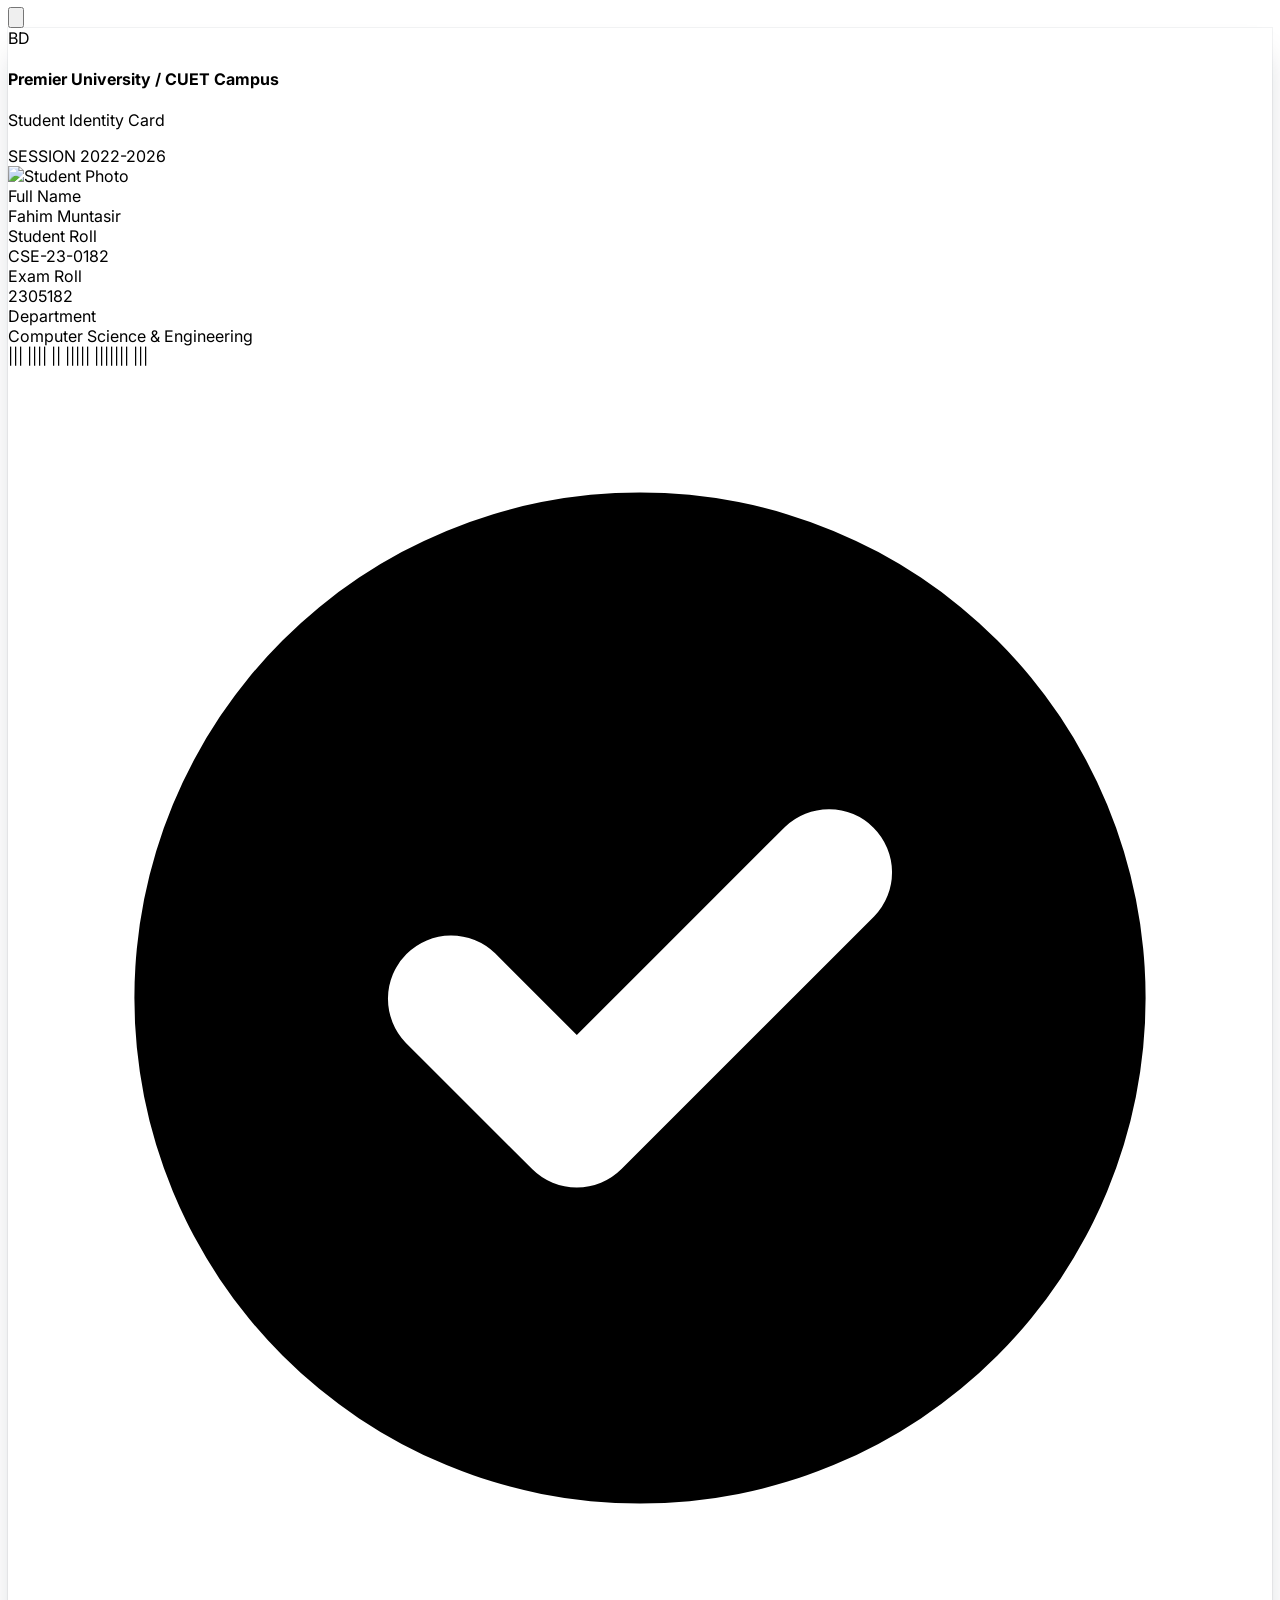
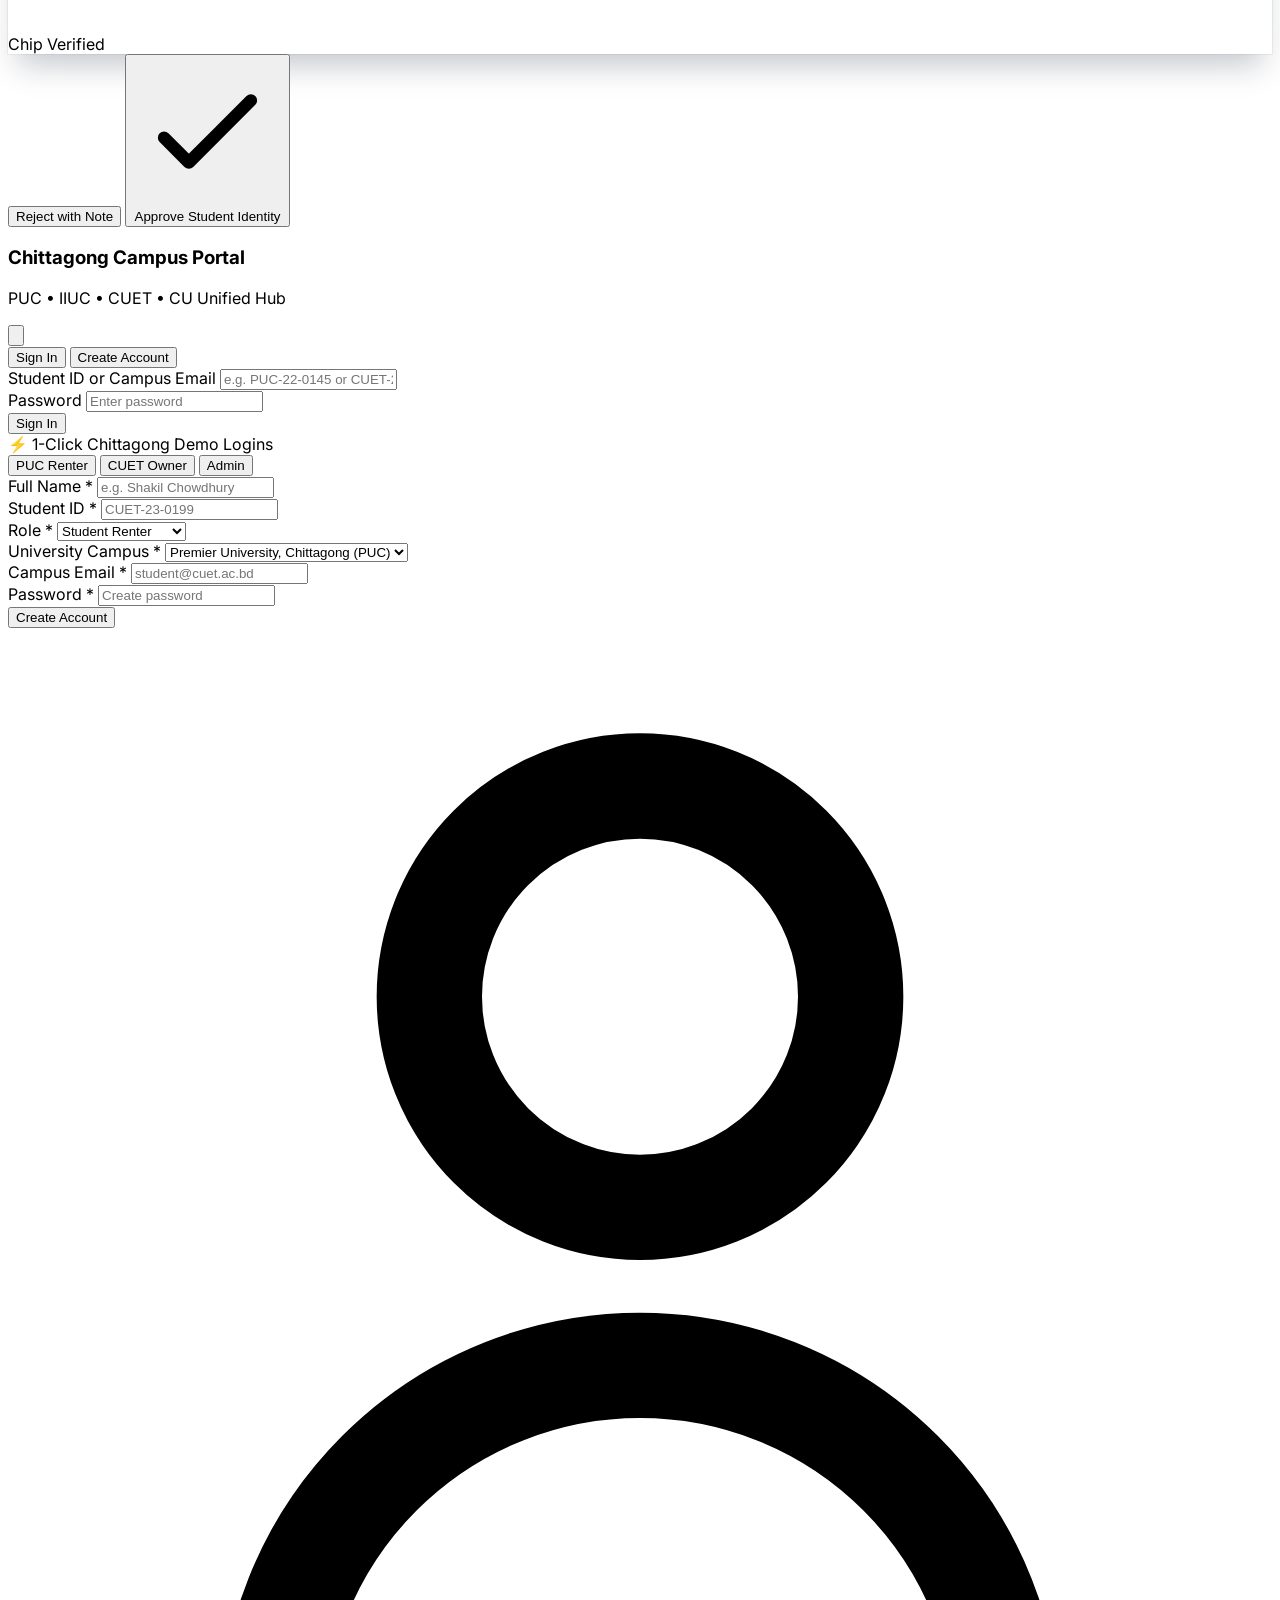
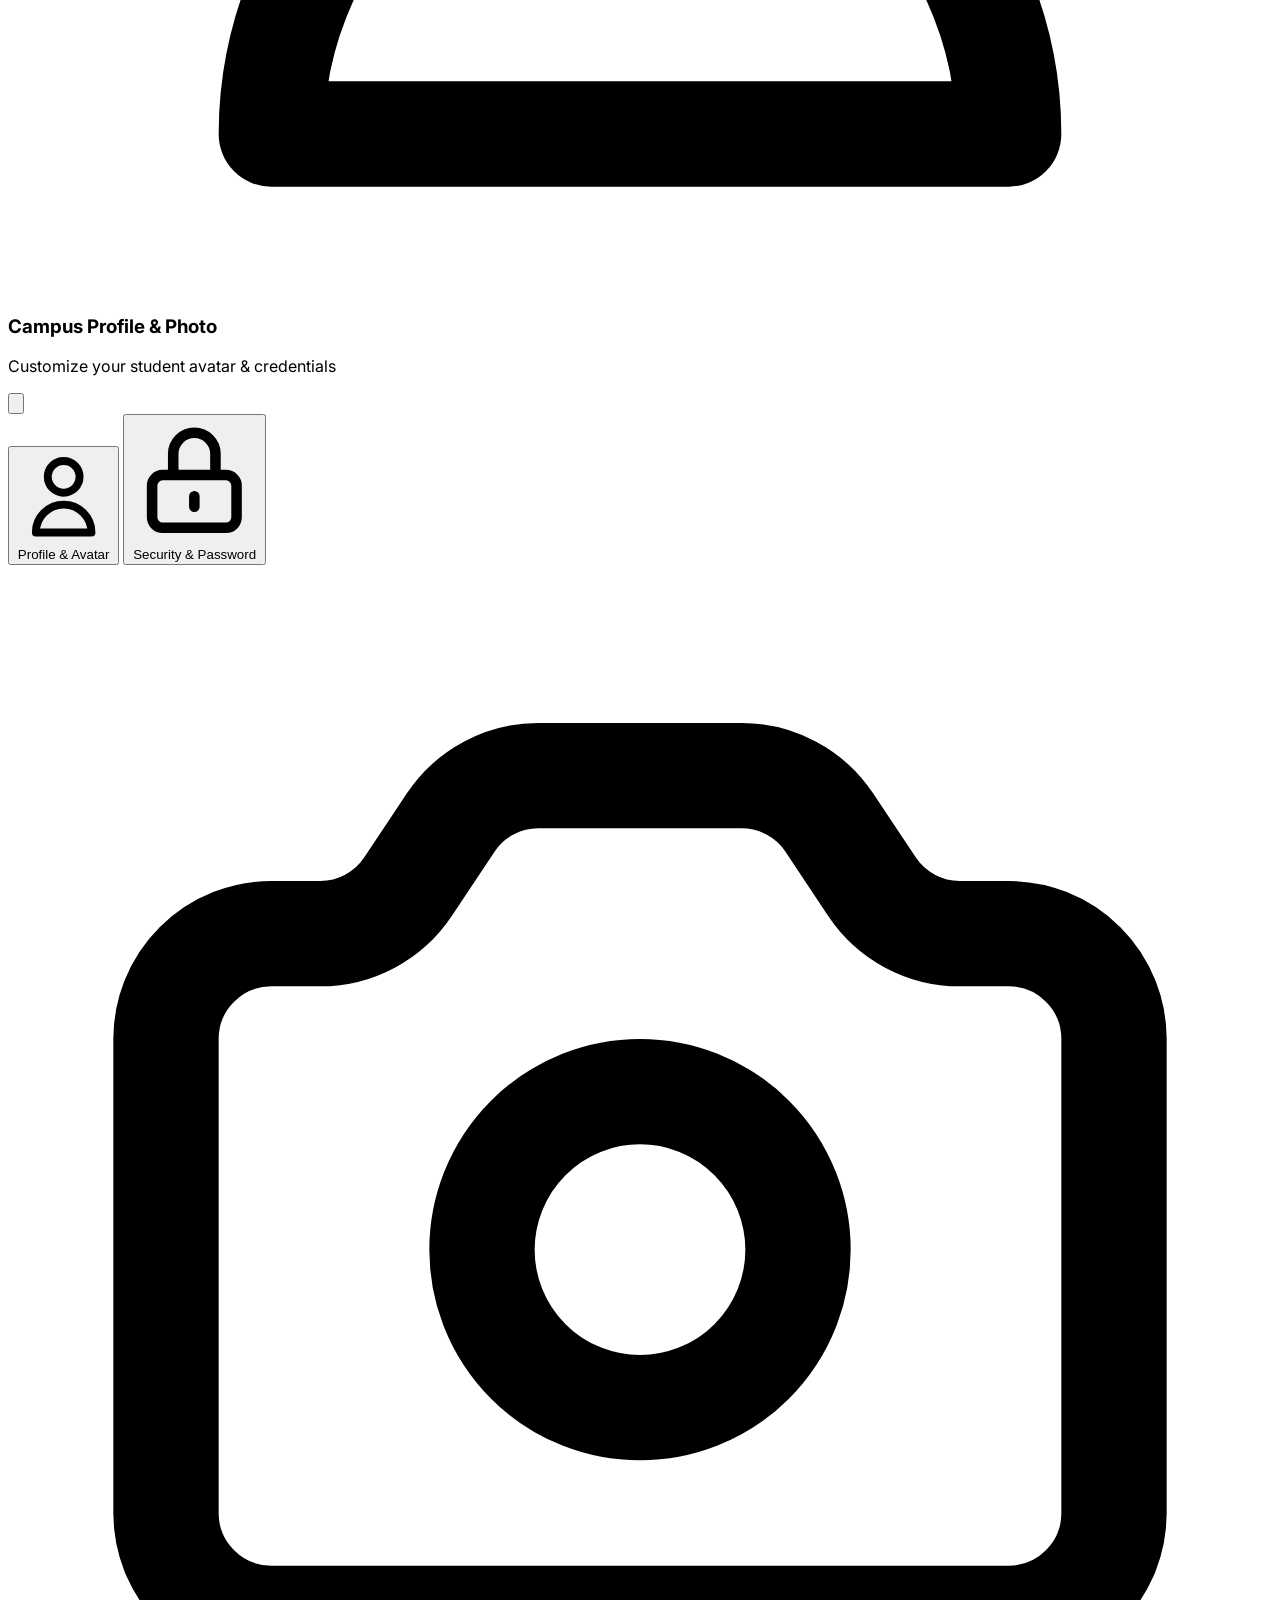
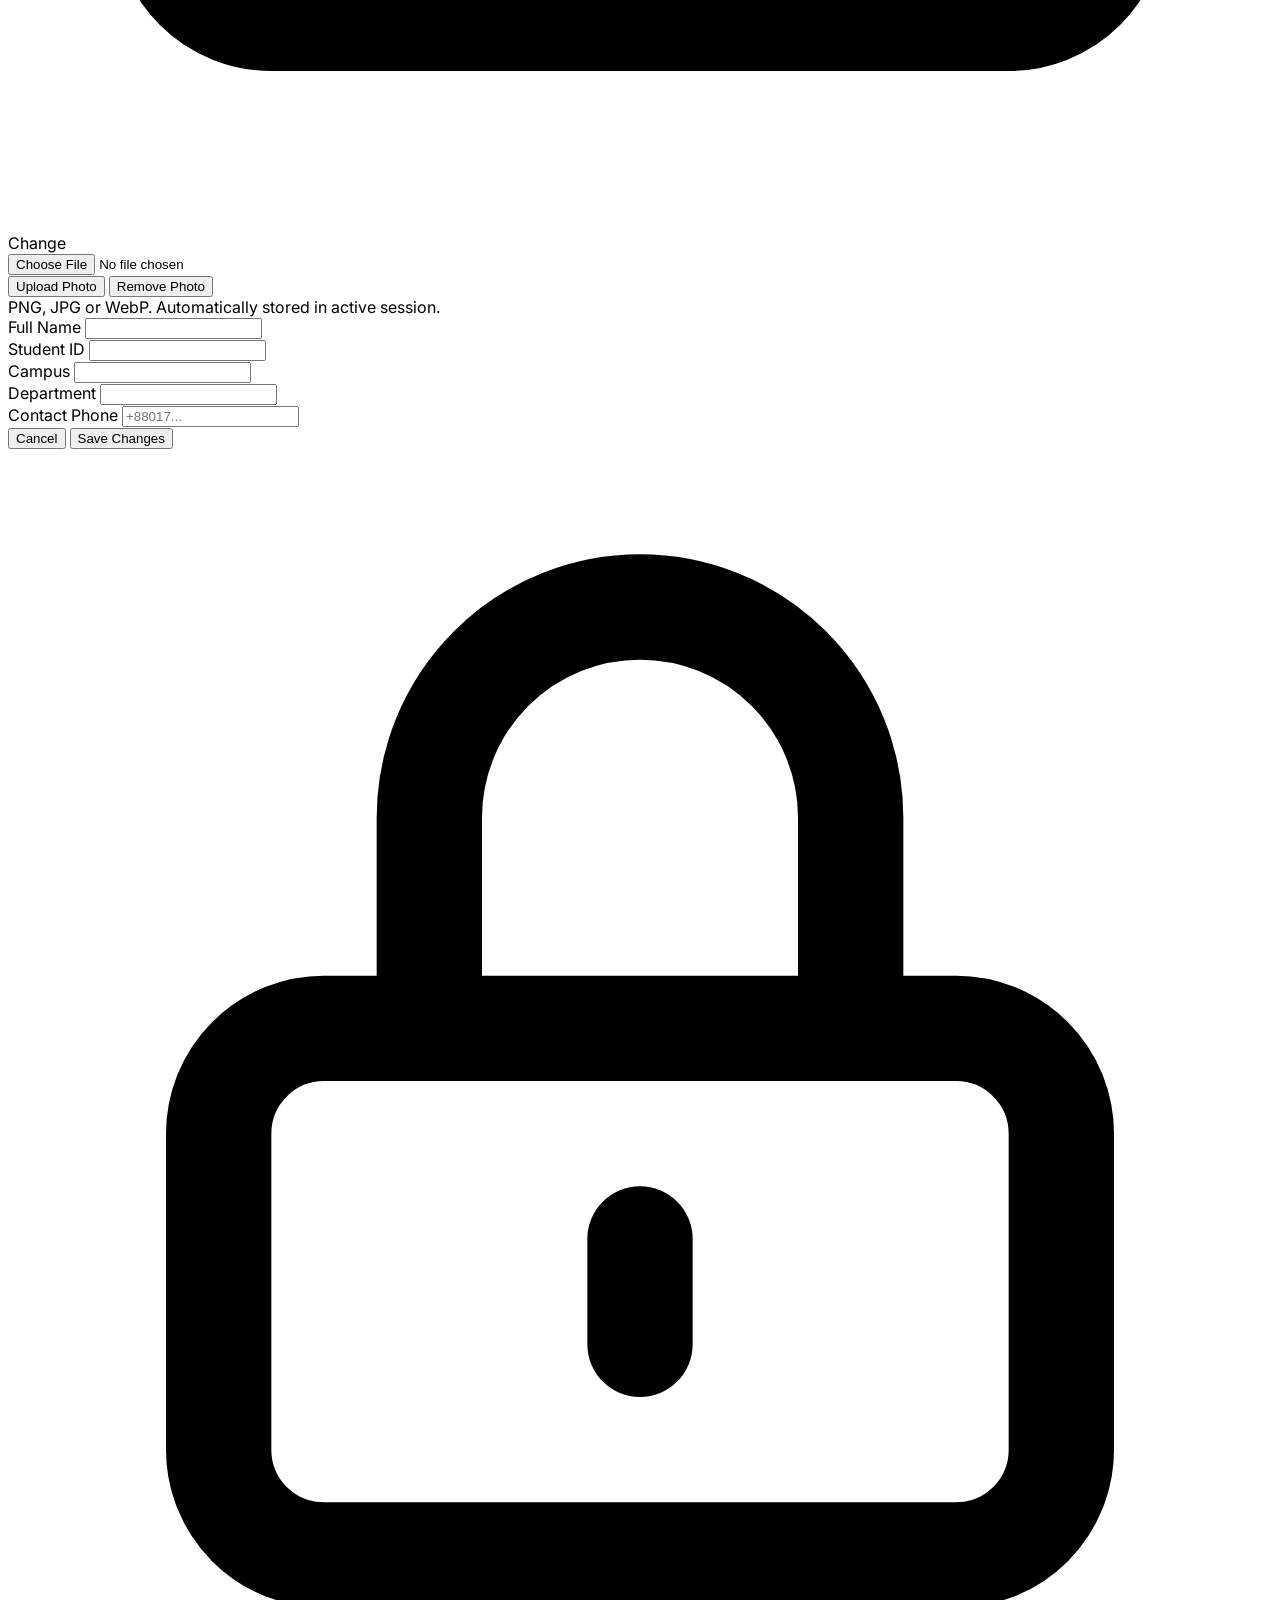
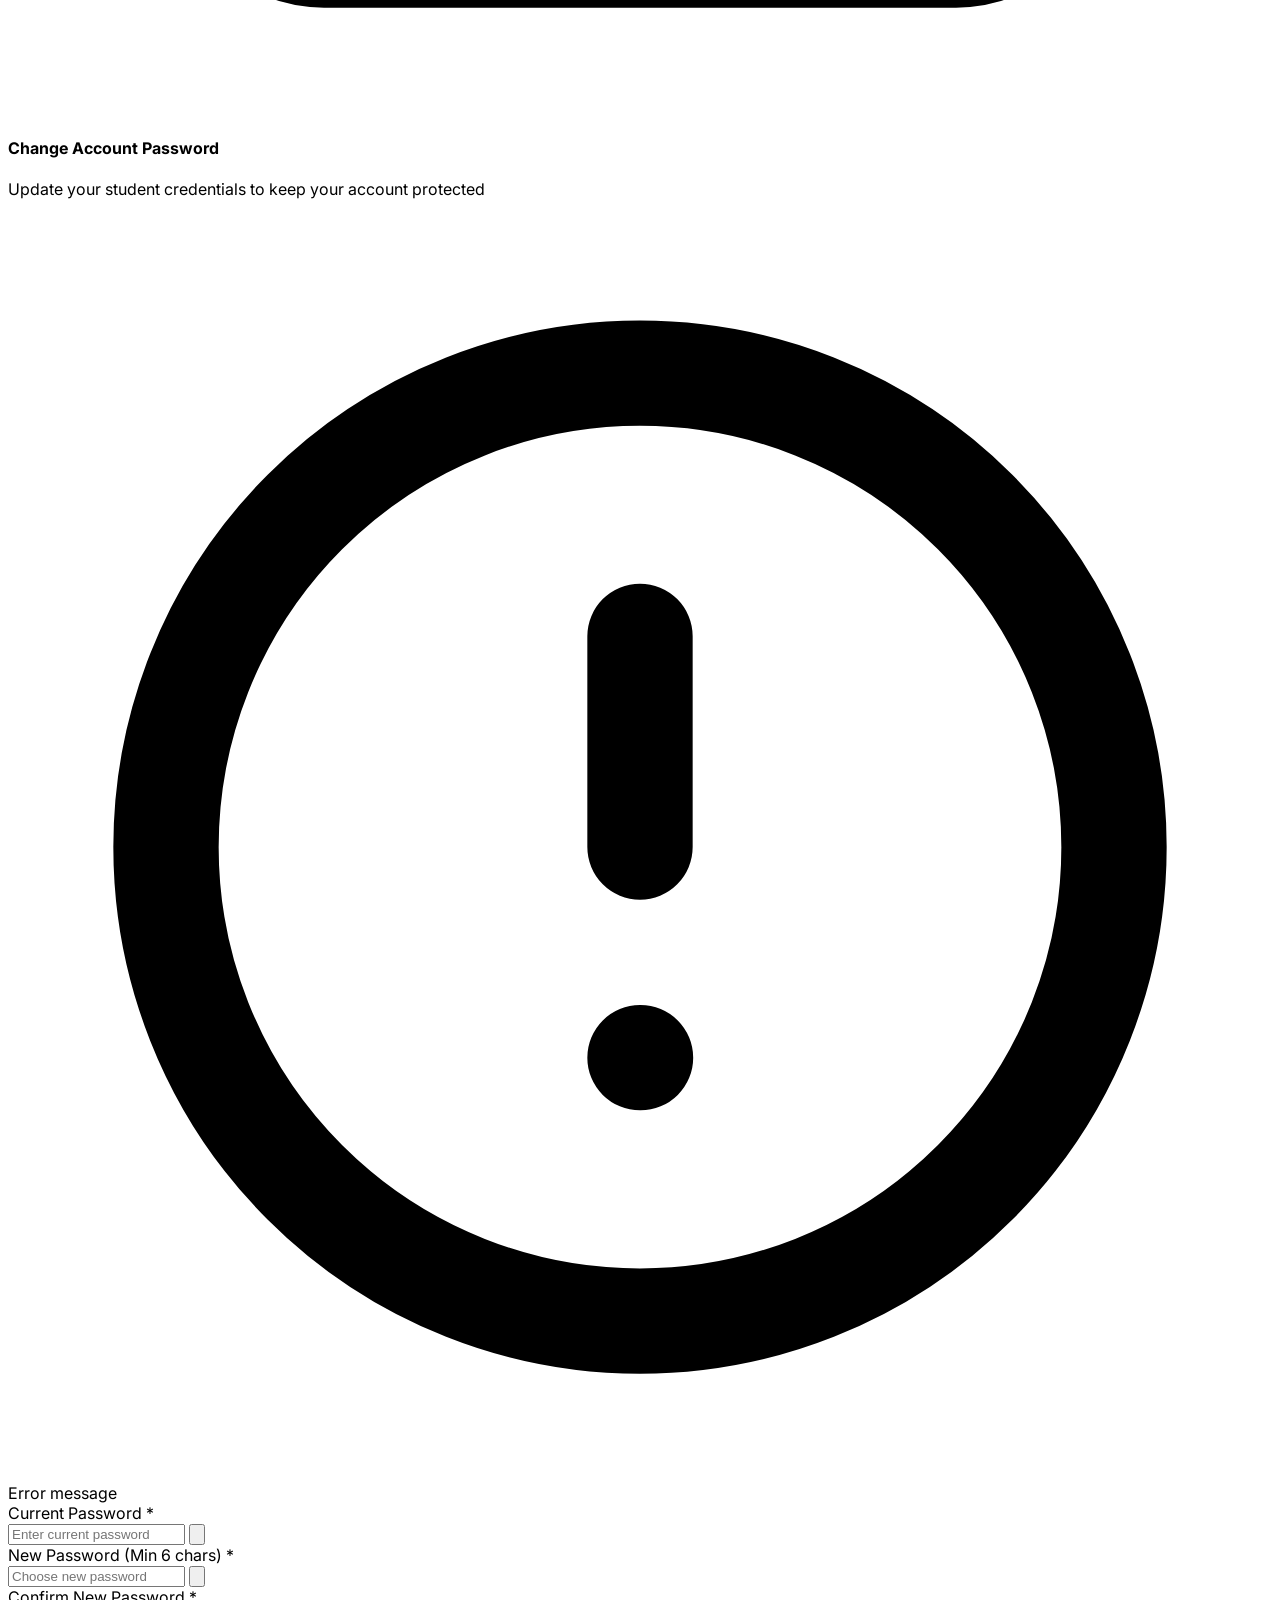
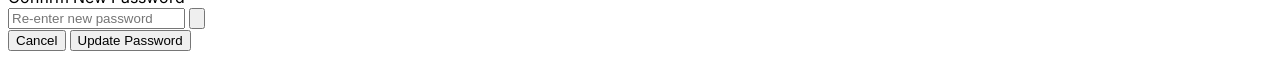
==== commit 145d5c5a: "Updated some bugs" ====
--- a/admin.html
+++ b/admin.html
@@ -95,12 +95,14 @@
           </a>
         </nav>
 
-        <!-- Right Side Badge -->
+        <!-- Right Side Badge & Dynamic Auth -->
         <div class="flex items-center gap-3">
-          <span class="px-3 py-1 rounded-full bg-amber-100 text-amber-900 text-xs font-bold flex items-center gap-1.5">
+          <span class="px-3 py-1 rounded-full bg-amber-100 text-amber-900 text-xs font-bold flex items-center gap-1.5 hidden sm:flex">
             <span class="w-2 h-2 rounded-full bg-amber-500"></span>
             Proctor Office Console
           </span>
+
+          <div id="header-auth-container" class="flex items-center pl-2 sm:pl-3 border-l border-slate-200"></div>
         </div>
 
       </div>
@@ -128,8 +130,8 @@
           </span>
         </div>
         <div class="mt-3">
-          <div class="text-2xl font-extrabold text-navy-900">1,842</div>
-          <p class="text-xs text-slate-500 mt-0.5">3 pending ID approvals</p>
+          <div id="admin-registered-students" class="text-2xl font-extrabold text-navy-900">0</div>
+          <p class="text-xs text-slate-500 mt-0.5">Chittagong student accounts</p>
         </div>
       </div>
 
@@ -142,8 +144,8 @@
           </span>
         </div>
         <div class="mt-3">
-          <div class="text-2xl font-extrabold text-navy-900">87 Ongoing</div>
-          <p class="text-xs text-emerald-600 font-semibold mt-0.5">99.2% on-time return rate</p>
+          <div id="admin-active-rentals" class="text-2xl font-extrabold text-navy-900">0 Ongoing</div>
+          <p class="text-xs text-emerald-600 font-semibold mt-0.5">Monitored in system</p>
         </div>
       </div>
 
@@ -156,7 +158,7 @@
           </span>
         </div>
         <div class="mt-3">
-          <div class="text-2xl font-extrabold text-navy-900">2 Cases</div>
+          <div id="admin-disputed-items" class="text-2xl font-extrabold text-navy-900">0 Cases</div>
           <p class="text-xs text-red-600 font-semibold mt-0.5">Under proctorial mediation</p>
         </div>
       </div>
@@ -164,14 +166,14 @@
       <!-- Platform Escrow Locked -->
       <div class="bg-white rounded-2xl border border-slate-200 p-5 shadow-sm">
         <div class="flex items-center justify-between">
-          <span class="text-xs font-bold text-slate-500 uppercase tracking-wider">Platform Escrow Locked</span>
+          <span class="text-xs font-bold text-slate-500 uppercase tracking-wider">Platform Security Deposits</span>
           <span class="w-9 h-9 rounded-xl bg-purple-50 text-purple-600 flex items-center justify-center font-bold">
             ৳
           </span>
         </div>
         <div class="mt-3">
-          <div class="text-2xl font-extrabold text-navy-900">৳68,500</div>
-          <p class="text-xs text-slate-500 mt-0.5">Held across bKash / Nagad</p>
+          <div id="admin-escrow-locked" class="text-2xl font-extrabold text-navy-900">৳0</div>
+          <p class="text-xs text-slate-500 mt-0.5">Active rental deposits monitored</p>
         </div>
       </div>
 
@@ -256,7 +258,7 @@
                 BD
               </div>
               <div>
-                <h4 class="font-extrabold text-xs tracking-tight text-navy-900 uppercase">Dhaka University Campus</h4>
+                <h4 id="modal-id-campus" class="font-extrabold text-xs tracking-tight text-navy-900 uppercase">Premier University / CUET Campus</h4>
                 <p class="text-[9px] text-slate-500 font-semibold tracking-wider uppercase">Student Identity Card</p>
               </div>
             </div>
@@ -329,7 +331,27 @@
     document.addEventListener('DOMContentLoaded', () => {
       renderVerificationQueue();
       renderDisputes();
+      updateAdminKPIs();
     });
+
+    function updateAdminKPIs() {
+      const data = CampusRentData.get();
+      const disputesCount = data.disputes ? data.disputes.length : 0;
+      const rentals = data.rentals || [];
+      const activeRentalsCount = rentals.filter(r => r.statusCode === 'active').length;
+      
+      let totalEscrow = rentals.reduce((sum, r) => sum + (r.deposit || 0) + (r.totalRent || 0), 0);
+
+      const regEl = document.getElementById('admin-registered-students');
+      const activeEl = document.getElementById('admin-active-rentals');
+      const dispEl = document.getElementById('admin-disputed-items');
+      const escrowEl = document.getElementById('admin-escrow-locked');
+
+      if (regEl) regEl.textContent = `${(data.users ? data.users.length : 0).toLocaleString()}`;
+      if (activeEl) activeEl.textContent = `${activeRentalsCount} Ongoing`;
+      if (dispEl) dispEl.textContent = `${disputesCount} Cases`;
+      if (escrowEl) escrowEl.textContent = App.formatBDT(totalEscrow);
+    }
 
     function renderVerificationQueue() {
       const data = CampusRentData.get();
@@ -383,6 +405,11 @@
       activeVerifStudent = data.verificationQueue.find(s => s.id === studentId);
       if (!activeVerifStudent) return;
 
+      const campusEl = document.getElementById('modal-id-campus');
+      if (campusEl) {
+        campusEl.textContent = activeVerifStudent.campus || "Premier University / CUET Campus";
+      }
+
       document.getElementById('modal-id-name').textContent = activeVerifStudent.name;
       document.getElementById('modal-id-roll').textContent = activeVerifStudent.studentId;
       document.getElementById('modal-id-exam-roll').textContent = activeVerifStudent.rollNo;
@@ -411,6 +438,7 @@
         data.verificationQueue = data.verificationQueue.filter(s => s.id !== studentId);
         CampusRentData.save(data);
         renderVerificationQueue();
+        updateAdminKPIs();
         App.showToast(`Student ${st.name} (${st.studentId}) approved with Verified Badge!`, 'success');
       }
     }
@@ -420,6 +448,7 @@
       data.verificationQueue = data.verificationQueue.filter(s => s.id !== studentId);
       CampusRentData.save(data);
       renderVerificationQueue();
+      updateAdminKPIs();
       App.showToast('Student ID rejected. Notification sent for re-submission.', 'warning');
     }
 
@@ -490,9 +519,10 @@
       data.disputes = data.disputes.filter(d => d.id !== dispId);
       CampusRentData.save(data);
       renderDisputes();
+      updateAdminKPIs();
 
       if (actionType === 'refund_renter') {
-        App.showToast(`Dispute #${dispId} settled: 100% escrow refunded to Renter's bKash.`, 'success');
+        App.showToast(`Dispute #${dispId} settled: Cash deposit refunded in full to Renter.`, 'success');
       } else if (actionType === 'release_owner') {
         App.showToast(`Dispute #${dispId} settled: Deposit released to Owner for damage compensation.`, 'success');
       } else {
